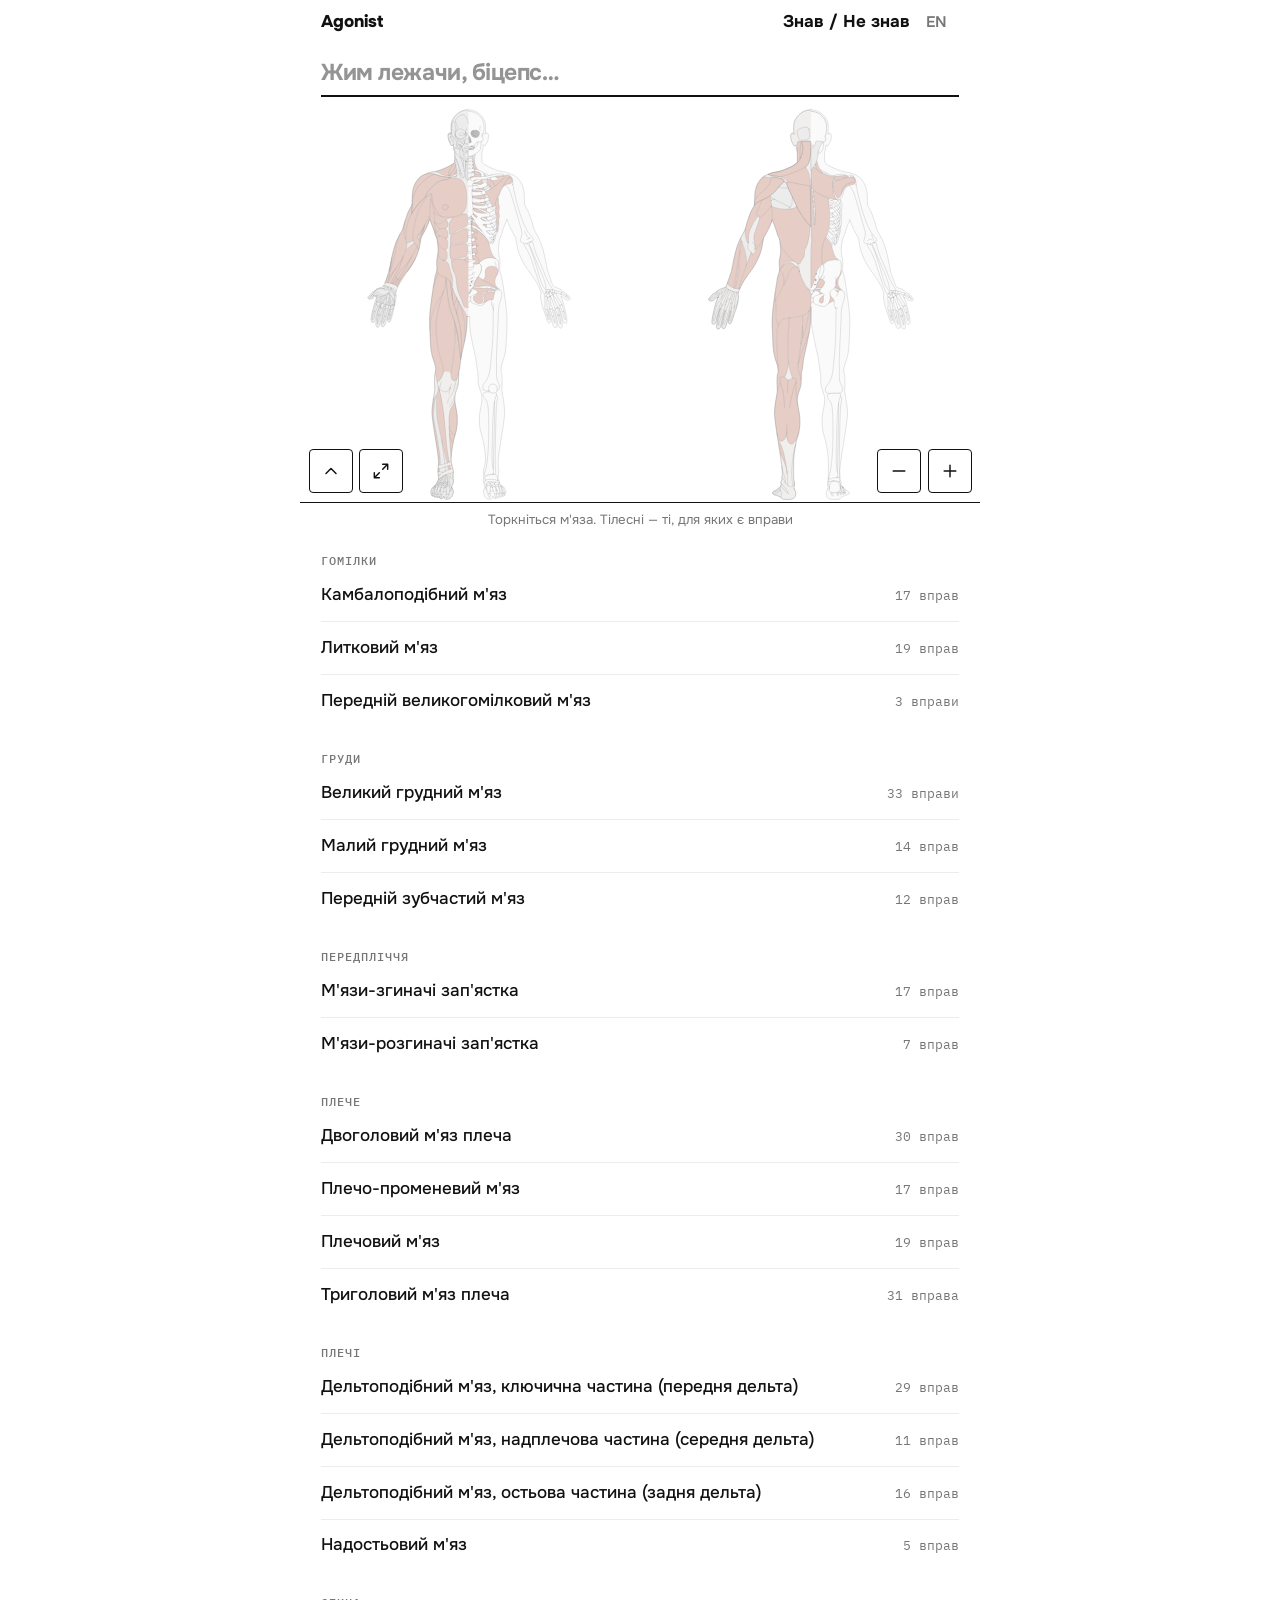
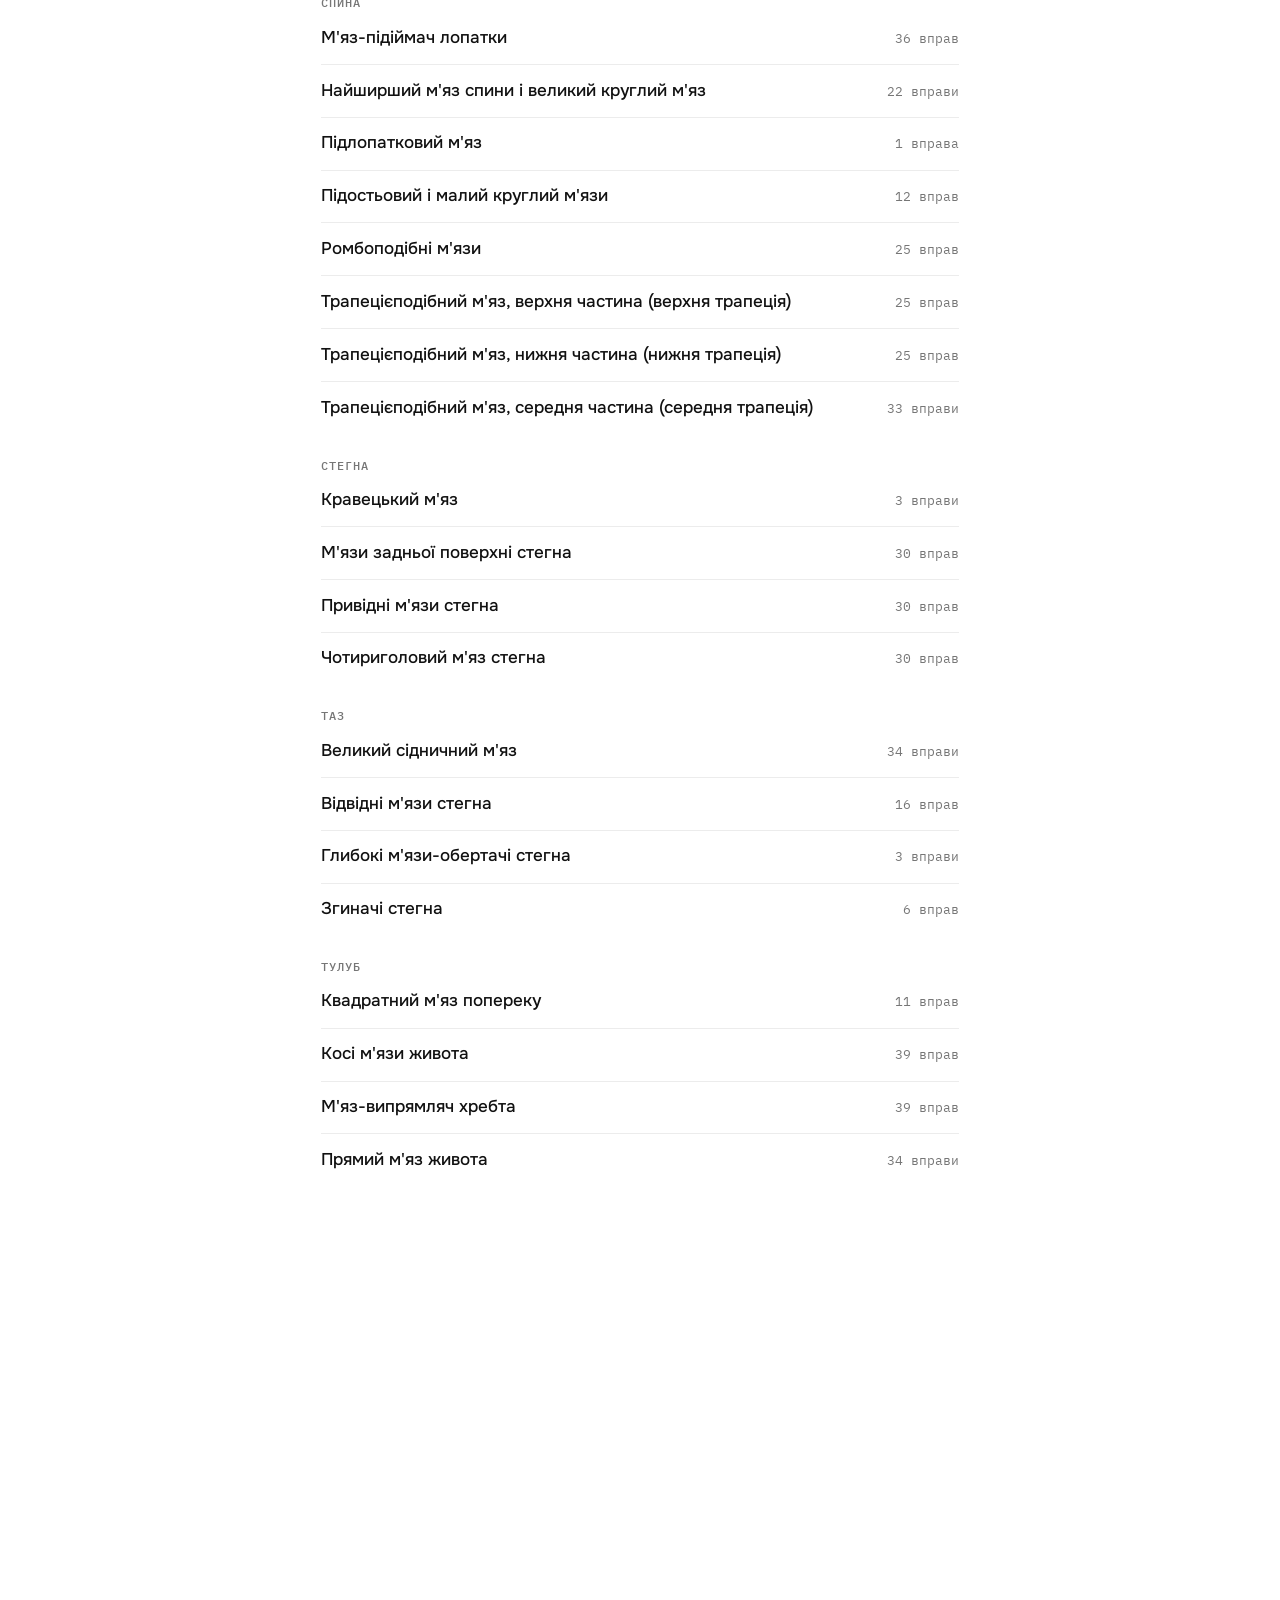
==== index.html @ 979c8ff4 "Ticket 05: the Game is a Round of ten self-graded Cards quiz.mjs is rewritten around ADR-0007: a Rou" ====
<!doctype html>
<html lang="uk">
  <head>
    <meta charset="utf-8" />
    <meta name="viewport" content="width=device-width, initial-scale=1, viewport-fit=cover" />
    <meta name="color-scheme" content="light" />
    <!-- The browser bar takes the app's own background (--bg in app.css), so
         the bar and the page read as one surface. -->
    <meta name="theme-color" content="#ffffff" />
    <!-- SVG for tabs (sharp at 16-32 px); a 180 px PNG for the iOS/Android home
         screen, which do not take SVG. Relative paths: the app lives under a
         subpath on Pages. -->
    <link rel="icon" href="assets/icon/icon.svg" type="image/svg+xml" />
    <link rel="apple-touch-icon" href="assets/icon/apple-touch-icon.png" />
    <!-- The product name, not a translated string: it is the same in both
         languages, and it is what a bookmark and a home-screen icon carry.
         The heading inside the app stays descriptive. -->
    <title>Agonist</title>
    <!-- Start the requests now instead of when the module has been parsed and
         reaches its own fetch() calls. Paths and the crossorigin flag must
         match those calls, or the browser fetches everything twice. The
         module's own imports are listed too, so they do not queue behind it. -->
    <link rel="modulepreload" href="app/ui.mjs" />
    <link rel="modulepreload" href="app/atlas.mjs" />
    <link rel="modulepreload" href="app/quiz.mjs" />
    <link rel="modulepreload" href="app/i18n.mjs" />
    <link rel="modulepreload" href="app/icons.mjs" />
    <link rel="modulepreload" href="app/route.mjs" />
    <link rel="modulepreload" href="app/screens.mjs" />
    <link rel="modulepreload" href="app/spy.mjs" />
    <link rel="modulepreload" href="app/zoom.mjs" />
    <link rel="preload" as="fetch" crossorigin href="content/muscles.json" />
    <link rel="preload" as="fetch" crossorigin href="content/muscle-groups.json" />
    <link rel="preload" as="fetch" crossorigin href="content/exercises.json" />
    <link rel="preload" as="fetch" crossorigin href="assets/atlas/muscle-ids.json" />
    <link rel="preload" as="fetch" crossorigin href="assets/atlas/front.svg" />
    <link rel="preload" as="fetch" crossorigin href="assets/atlas/back.svg" />
    <!-- The fonts are a nicety: they load without blocking the first paint
         (print until loaded, then all) and swap in; until then, and if they
         never arrive, the system fonts in app.css carry the page. -->
    <link rel="preconnect" href="https://fonts.googleapis.com" />
    <link rel="preconnect" href="https://fonts.gstatic.com" crossorigin />
    <link
      rel="stylesheet"
      href="https://fonts.googleapis.com/css2?family=Onest:wght@400;500;600;700;800&family=IBM+Plex+Mono:wght@400;500&display=swap"
      media="print"
      onload="this.media = 'all'"
    />
    <link rel="stylesheet" href="app/app.css" />
    <!-- ui.mjs writes the colour rules here: a Muscle's or an Exercise's Muscles
         by Role. One selector per Muscle instead of a walk over paths. -->
    <style id="paint"></style>
    <!-- …and here, after it, what the row being read lights: same weight, so
         it wins over the page's own colours. -->
    <style id="lit"></style>
  </head>
  <body>
    <div id="app">
      <header id="bar">
        <button id="brand" type="button" data-act="home">Agonist</button>
        <span class="bar-end">
          <span id="tally" class="tally" hidden></span>
          <button id="play" type="button" data-act="play"></button>
          <button id="lang" type="button" data-act="lang"></button>
        </span>
      </header>

      <!-- Heard, not seen: search counts and, in the Game, a revealed Card's
           Agonist. Outside #top, which a redraw replaces whole. -->
      <p id="status" class="sr" role="status"></p>

      <main id="page" data-screen="home">
        <!-- Until the data arrives the page says so, in the default language;
             the app replaces it on the first draw. -->
        <div id="top"><p class="loading">Завантаження…</p></div>
        <!-- «Show the map» — all that is left of it while it is hidden. -->
        <button id="mapbar" type="button" data-act="show-map" hidden></button>
        <!-- Both sides of the body, pinned under the top of the page while the
             list below scrolls. The dock keeps the pinned place and size when
             the map itself is taken out to fill the whole screen. -->
        <div id="dock">
          <figure id="map" data-side="front">
            <div class="layer">
              <div class="fig" data-view="front"></div>
              <div class="fig" data-view="back"></div>
            </div>
            <!-- Shown while a row is lit: back to the whole picture. -->
            <button class="all" type="button" data-act="all" hidden></button>
            <!-- On the page (.pg): hide, expand. Expanded (.fl): the side, and the way out. -->
            <div class="tools">
              <button class="ic pg" type="button" data-act="hide-map"></button>
              <button class="ic pg" type="button" data-act="full-map"></button>
              <div class="seg fl" role="group">
                <button type="button" data-act="side" data-side="front"></button>
                <button type="button" data-act="side" data-side="back"></button>
              </div>
              <button class="ic fl" type="button" data-act="close-map"></button>
            </div>
            <!-- «Whole body» shows only once the map is zoomed. -->
            <div class="zoom">
              <button class="ic" type="button" data-act="fit" hidden></button>
              <button class="ic" type="button" data-act="zoom-out"></button>
              <button class="ic" type="button" data-act="zoom-in"></button>
            </div>
            <!-- Expanded, a tap only picks; this is the pick and the way into it. -->
            <div class="pick" aria-live="polite" hidden>
              <b></b>
              <button type="button" data-act="open-pick"></button>
            </div>
          </figure>
        </div>
        <div id="list"></div>
      </main>

      <div id="bottom"></div>
    </div>

    <script type="module">
      import { start } from './app/ui.mjs';

      // A typo in a Muscle id must break loudly. Without this the promise
      // rejects into the console and the Trainer just gets a blank figure.
      const fail = (error) => {
        // The raw message is for the developer; the sentence above it is for
        // the Trainer. This runs when the module itself may not have loaded,
        // so it cannot use the dictionary: the default language only.
        const next = document.createElement('p');
        next.textContent = 'Не вдалося завантажити. Перезавантажте сторінку; якщо не допомогло — перевірте зв\'язок або напишіть розробнику.';
        const raw = document.createElement('p');
        raw.textContent = error?.message ?? String(error);
        const top = document.getElementById('top');
        top.className = 'failure';
        top.replaceChildren(next, raw);
      };
      start().catch(fail);
      // A failure after start — in a later screen — must not leave it half-drawn in silence.
      addEventListener('error', (event) => fail(event.error ?? event.message));
      addEventListener('unhandledrejection', (event) => fail(event.reason));
    </script>
  </body>
</html>
---- app/app.css ----
/* A laconic reference book: white, black, one red. No shadows, no gradients,
   nothing that moves for its own sake. The map is pinned under the top of the
   page while the list scrolls beneath it; the way back is at the bottom, where
   the thumb is. */

:root {
  --ink: #111;
  --dim: #767676; /* 4.5:1 on white: the smallest text is set in it */
  --rule: #ececec;
  --bg: #fff;
  --red: #e10600;

  /* The map: what can be tapped is tinted, what has nothing to show is grey. */
  --c-muscle: #e6cdc6;
  --c-rest: #ececec;
  --c-tendon: #f1efed;
  --c-skin: #fafafa;
  --c-detail: #bbb;
  --c-outline: #9a9a9a;

  /* One colour per Role (ADR-0006); the three stabilizers are shades of one yellow. */
  --r-agonist: #e10600;
  --r-synergist: #2f5bd6;
  --r-dynamic_stabilizer: #b8860b;
  --r-stabilizer: #f2c200;
  --r-antagonist_stabilizer: #f3de8a;

  /* The finger minimum. ui.mjs reads it to size the tap zones on the map. */
  --tap: 44px;
  /* The page's side gutters: 1.25rem, plus the notch or rounded corner when
     the phone lies on its side (both insets are 0 upright). */
  --gl: calc(1.25rem + env(safe-area-inset-left));
  --gr: calc(1.25rem + env(safe-area-inset-right));
  --sans: Onest, -apple-system, BlinkMacSystemFont, system-ui, sans-serif;
  --mono: 'IBM Plex Mono', ui-monospace, Menlo, monospace;
}

[data-role='agonist'] { --role: var(--r-agonist); }
[data-role='synergist'] { --role: var(--r-synergist); }
[data-role='dynamic_stabilizer'] { --role: var(--r-dynamic_stabilizer); }
[data-role='stabilizer'] { --role: var(--r-stabilizer); }
[data-role='antagonist_stabilizer'] { --role: var(--r-antagonist_stabilizer); }

* { box-sizing: border-box; }

/* Only double-tap zoom goes: it fired on quick taps of buttons. A pinch on the
   page still zooms it, for anyone who needs larger text. */
html {
  touch-action: manipulation;
  /* Text size follows the phone's setting: 17px on the default one. Everything
     else is in rem. Safari's Dynamic Type only reaches a font that names the
     system size, so it gets that one. */
  font-size: 106.25%;
}

@supports (font: -apple-system-body) {
  html { font: -apple-system-body; }
}

html, body {
  margin: 0;
  background: var(--bg);
  color: var(--ink);
  font-family: var(--sans);
  line-height: 1.45;
  -webkit-text-size-adjust: 100%;
  /* Our own pressed state (.row:active) is the only tap feedback. */
  -webkit-tap-highlight-color: transparent;
}

[hidden] { display: none !important; }

button, input { font: inherit; color: inherit; }
button { cursor: pointer; }

:focus-visible { outline: 2px solid var(--ink); outline-offset: 2px; }

/* Heard, not seen. */
.sr {
  position: absolute;
  width: 1px;
  height: 1px;
  overflow: hidden;
  clip-path: inset(50%);
  white-space: nowrap;
}

#app {
  max-width: 40rem;
  margin: 0 auto;
  padding: 0 var(--gr) 0 var(--gl);
}

.loading, .failure { padding-top: 2rem; }

/* ── Header ────────────────────────────────────────────────────────────── */

#bar {
  display: flex;
  justify-content: space-between;
  align-items: center;
  min-height: var(--tap);
  padding-top: env(safe-area-inset-top);
}

#bar button {
  min-height: var(--tap);
  padding: 0;
  border: 0;
  background: none;
}

#brand { padding-right: 1rem; font-weight: 800; }
#play { padding: 0 0.6rem; font-weight: 700; }
#lang { min-width: var(--tap); color: var(--dim); font-size: 0.9rem; font-weight: 600; }
.bar-end { display: flex; align-items: center; gap: 0.3rem; }

/* The Round's «N/10 · знав K», where «Знав / Не знав» sits between Cards. */
.tally { padding: 0 0.4rem; font: 600 0.85rem var(--mono); color: var(--dim); white-space: nowrap; }

/* ── Words ─────────────────────────────────────────────────────────────── */

h1 {
  margin: 0.4rem 0 0;
  font-size: clamp(1.4rem, 6.5vw, 1.65rem);
  line-height: 1.1;
  letter-spacing: -0.03em;
  text-wrap: balance;
  hyphens: auto;
  overflow-wrap: anywhere; /* where the browser has no hyphenation for the word */
}

/* The heading takes focus after a step so a screen reader starts from it; it is
   not a control, so it shows no ring. */
h1:focus { outline: none; }

.sub { margin: 0.2rem 0 0; color: var(--dim); font-size: 0.95rem; }
p.sub[translate='no'] { font-style: italic; }
.lead { margin: 0.5rem 0 0; font-size: 0.95rem; line-height: 1.45; color: #333; }
.caption { margin: 0.4rem 0 0; text-align: center; font-size: 0.78rem; color: var(--dim); }
.none { padding: 1rem 0; color: var(--dim); }

.legend {
  display: flex;
  flex-wrap: wrap;
  gap: 0.25rem 1rem;
  margin: 0.6rem 0 0;
  padding: 0;
  list-style: none;
  font-size: 0.85rem;
}

.legend li { display: inline-flex; align-items: center; gap: 0.4rem; }

/* ── Search ────────────────────────────────────────────────────────────── */

.find {
  display: flex;
  align-items: center;
  margin-top: 0.4rem;
  border-bottom: 2px solid var(--ink);
}

#q {
  flex: 1;
  min-width: 0;
  min-height: var(--tap);
  padding: 0;
  border: 0;
  border-radius: 0;
  outline: 0;
  background: none;
  font-size: 1.35rem; /* 16px or more, or iOS zooms the page on focus */
  font-weight: 700;
  letter-spacing: -0.02em;
  -webkit-appearance: none;
  appearance: none;
}

#q::placeholder { color: #949494; } /* 3:1 on white: enough for text this large */
/* Our own clear button, a full finger wide; the native one is smaller. */
#q::-webkit-search-cancel-button { display: none; }
#q:focus-visible { outline: 0; }
.find:focus-within { border-bottom-color: var(--red); }

.clear {
  flex: none;
  display: grid;
  place-items: center;
  width: var(--tap);
  height: var(--tap);
  margin-right: -0.7rem;
  padding: 0;
  border: 0;
  background: none;
}

/* ── Icons: one set, one stroke weight ─────────────────────────────────── */

.i {
  width: 20px;
  height: 20px;
  fill: none;
  stroke: currentColor;
  stroke-width: 1.75;
  stroke-linecap: round;
  stroke-linejoin: round;
}

/* ── Lists ─────────────────────────────────────────────────────────────── */

.list { margin: 0; padding: 0; list-style: none; }
.list li { border-top: 1px solid var(--rule); }
.list li:first-child { border-top: 0; }

.h {
  margin: 1.4rem 0 0.1rem;
  font: 500 0.7rem var(--mono);
  text-transform: uppercase;
  letter-spacing: 0.08em;
  color: var(--dim);
}

.group-name { margin: 0.7rem 0 0; font-size: 1rem; font-weight: 700; text-wrap: balance; }

.row {
  display: flex;
  flex-wrap: wrap;
  justify-content: space-between;
  align-items: baseline;
  gap: 0.1rem 0.75rem;
  min-height: var(--tap);
  padding: 0.8rem 0;
  color: inherit;
  text-decoration: none;
}

.row-name { flex: 1 1 10rem; min-width: 0; }
.row b { font-size: 1rem; font-weight: 500; line-height: 1.3; hyphens: auto; overflow-wrap: anywhere; }
.row .sub { display: block; margin: 0; font-size: 0.8rem; }
.row .sub[translate='no'] { font-style: italic; }

.aside { flex: 0 1 auto; margin-left: auto; font: 400 0.75rem var(--mono); color: var(--dim); text-align: right; }

/* The Role's colour, on the swatch beside its name. */
.aside i, .legend i {
  display: inline-block;
  width: 0.55rem;
  height: 0.55rem;
  background: var(--role);
  box-shadow: inset 0 0 0 1px rgb(0 0 0 / 0.18);
}

.aside i { margin-right: 0.4rem; }

/* Why this Muscle has this Role here: under its row, outside the link. */
.why { margin: -0.25rem 0 0; padding-bottom: 0.8rem; font-size: 0.85rem; color: var(--dim); }

.related .says { margin: 0 0 0.3rem; font-size: 0.85rem; color: var(--dim); }

/* Pressed state on a finger; hover only where there is a pointer to hover with,
   or it would stick after a tap. */
.row:active { background: var(--rule); }
@media (hover: hover) { .row:hover { background: var(--rule); } }

/* ── The page and its pinned map ───────────────────────────────────────── */

#page { padding-bottom: calc(6rem + env(safe-area-inset-bottom)); }

#dock {
  position: sticky;
  z-index: 5;
  top: env(safe-area-inset-top);
  height: 38svh;
  margin: 0.6rem calc(-1 * var(--gr)) 0 calc(-1 * var(--gl));
  border-bottom: 1px solid var(--ink);
  background: var(--bg);
}

#page[data-screen='home'] #dock { height: 44svh; }
#page[data-screen='home'] { padding-bottom: calc(2rem + env(safe-area-inset-bottom)); }
/* The Round's summary has nothing to paint: the map goes with the Card. */
#page[data-game='done'] #dock, #page[data-game='done'] #mapbar { display: none; }

#map {
  position: relative;
  height: 100%;
  margin: 0;
  overflow: hidden;
}

/* What is left of a hidden map: a thin strip that stays under the top and
   brings it back. */
#mapbar {
  position: sticky;
  z-index: 5;
  top: env(safe-area-inset-top);
  display: flex;
  align-items: center;
  gap: 0.4rem;
  width: calc(100% + var(--gl) + var(--gr));
  min-height: var(--tap);
  margin: 0.6rem calc(-1 * var(--gr)) 0 calc(-1 * var(--gl));
  padding: 0 var(--gr) 0 var(--gl);
  border: 0;
  border-bottom: 1px solid var(--ink);
  background: var(--bg);
  font-size: 0.9rem;
  font-weight: 600;
}

/* Not zoomed, the map lets a finger's vertical drag scroll the page, as anywhere,
   and takes the rest (a pinch, a double tap). Zoomed, a finger drags the map. */
#map { touch-action: pan-y; }
#map.zoomed { touch-action: none; }

/* Both sides in one layer, so one transform can move and zoom them together.
   Steps (buttons, double tap, framing) glide; a finger moves the map at once. */
.layer {
  display: grid;
  grid-template-columns: 1fr 1fr;
  gap: 4px;
  height: 100%;
  transform-origin: 0 0;
}

.layer.glide { transition: transform 0.35s cubic-bezier(0.2, 0.8, 0.2, 1); }

@media (prefers-reduced-motion: reduce) {
  .layer.glide { transition: none; }
}

.fig { min-width: 0; min-height: 0; }

.fig svg { display: block; width: 100%; height: 100%; }

/* The figure, restyled from the atlas's own colours. */
.fig path[fill='#C25F60'] { fill: var(--c-rest); }
.fig path.live[fill='#C25F60'] { fill: var(--c-muscle); }
.fig path[fill='#F7ECD9'] { fill: var(--c-tendon); }
.fig path[fill='#F5F5F5'], .fig path[fill='#ECE5E7'] { fill: var(--c-skin); }
.fig path[fill='#616161'], .fig path[fill='black'] { fill: var(--c-detail); }
.fig path[stroke='black'] { stroke: var(--c-outline); stroke-width: 0.8; }

/* On a page that lights something, the rest goes grey: the yellow of a
   Stabilizer is never read against a tinted neighbour. */
.painted .fig path.live[fill='#C25F60'] { fill: var(--c-rest); }

/* Only a Muscle with something to show reacts; the skeleton and the rest let
   the finger through to what is underneath. */
.fig path:not(.live) { pointer-events: none; }
.fig path.live { cursor: pointer; }
.fig rect.tap { fill: none; pointer-events: all; cursor: pointer; }

/* ── The row being read ────────────────────────────────────────────────── */

/* The row nearest the map lights its Muscles there and wears a red bar in the
   gutter; the text stays where it was. */
.row.lit { margin-left: -10px; padding-left: 10px; box-shadow: inset 3px 0 0 var(--red); }

/* Back to the whole picture; shown only while a row is lit. */
.all {
  position: absolute;
  z-index: 1;
  top: 0.5rem;
  left: 50%;
  transform: translateX(-50%);
  min-height: var(--tap);
  padding: 0 1rem;
  border: 0;
  border-radius: 4px;
  background: var(--ink);
  color: var(--bg);
  font-size: 0.9rem;
  font-weight: 600;
  white-space: nowrap;
}

.zoom {
  position: absolute;
  z-index: 1;
  right: max(0.5rem, env(safe-area-inset-right));
  bottom: 0.5rem;
  display: flex;
  gap: 0.4rem;
}

.zoom .ic { width: var(--tap); height: var(--tap); }

/* On the page: hide and expand, bottom left, opposite the zoom. */
.tools {
  position: absolute;
  z-index: 1;
  left: max(0.5rem, env(safe-area-inset-left));
  bottom: 0.5rem;
  display: flex;
  gap: 0.4rem;
}

.tools .ic { width: var(--tap); height: var(--tap); }

/* ── The map on the whole screen ───────────────────────────────────────── */

/* One side, on the full height. Only the map is on top: the page stays where
   it was, under it, and cannot be scrolled from here. */
.full-map { overflow: hidden; }
.full-map #bottom { display: none; }
.full-map #map {
  position: fixed;
  inset: 0;
  z-index: 50;
  height: auto;
  background: var(--bg);
  touch-action: none;
}
.full-map .layer { grid-template-columns: 1fr; }
.full-map #map[data-side='front'] [data-view='back'],
.full-map #map[data-side='back'] [data-view='front'] { display: none; }
.full-map .all { display: none; }
.full-map .pg, html:not(.full-map) .fl { display: none; }

.full-map .tools {
  top: calc(0.5rem + env(safe-area-inset-top));
  right: max(0.5rem, env(safe-area-inset-right));
  bottom: auto;
  justify-content: space-between;
}

.full-map .zoom { bottom: calc(0.5rem + env(safe-area-inset-bottom)); }
.full-map #map.picking .zoom { bottom: calc(5.5rem + env(safe-area-inset-bottom)); }

.seg {
  display: flex;
  border: 1px solid var(--ink);
  border-radius: 4px;
  overflow: hidden;
  background: var(--bg);
}

.seg button {
  min-height: calc(var(--tap) - 2px);
  padding: 0 1rem;
  border: 0;
  background: none;
  font-size: 0.9rem;
  font-weight: 600;
}

.seg button[aria-pressed='true'] { background: var(--ink); color: var(--bg); }

/* The picked Muscle's name, and the way into its page. */
.pick {
  position: absolute;
  z-index: 2;
  left: max(0.5rem, env(safe-area-inset-left));
  right: max(0.5rem, env(safe-area-inset-right));
  bottom: calc(0.5rem + env(safe-area-inset-bottom));
  display: flex;
  align-items: center;
  gap: 0.75rem;
  padding: 0.6rem 0.6rem 0.6rem 0.9rem;
  border: 1px solid var(--ink);
  border-radius: 4px;
  background: var(--bg);
}

.pick b { flex: 1; min-width: 0; font-size: 1rem; font-weight: 600; line-height: 1.25; }

.pick button {
  flex: none;
  min-height: var(--tap);
  padding: 0 1rem;
  border: 0;
  border-radius: 4px;
  background: var(--ink);
  color: var(--bg);
  font-weight: 700;
}

/* ── Back, where the thumb is ──────────────────────────────────────────── */

#bottom {
  position: fixed;
  z-index: 6;
  left: max(1rem, env(safe-area-inset-left));
  bottom: calc(1rem + env(safe-area-inset-bottom));
  display: flex;
  gap: 0.5rem;
}

.ic {
  display: grid;
  place-items: center;
  width: 3rem;
  height: 3rem;
  padding: 0;
  border: 1px solid var(--ink);
  border-radius: 4px;
  background: var(--bg);
  color: var(--ink);
}

/* ── The Game: a Round of Cards (ADR-0007) ────────────────────────────── */

.main, .ghost {
  display: flex;
  align-items: center;
  justify-content: center;
  min-height: var(--tap);
  padding: 0 1.2rem;
  border-radius: 4px;
  font-weight: 700;
}

.main { border: 0; background: var(--ink); color: var(--bg); }
.ghost { border: 1px solid var(--ink); background: var(--bg); color: var(--ink); }

/* The reveal button, alone under the hint. */
#top > .main { width: 100%; margin-top: 0.8rem; }

/* The two grades, or the summary's «На мапу» / «Ще партія» — side by side. */
.card-go { display: flex; gap: 0.6rem; margin-top: 0.8rem; }
.card-go > * { flex: 1; }

.score { margin: 0.6rem 0 0; font-size: 2.2rem; font-weight: 800; letter-spacing: -0.02em; }
.score b { font-variant-numeric: tabular-nums; }
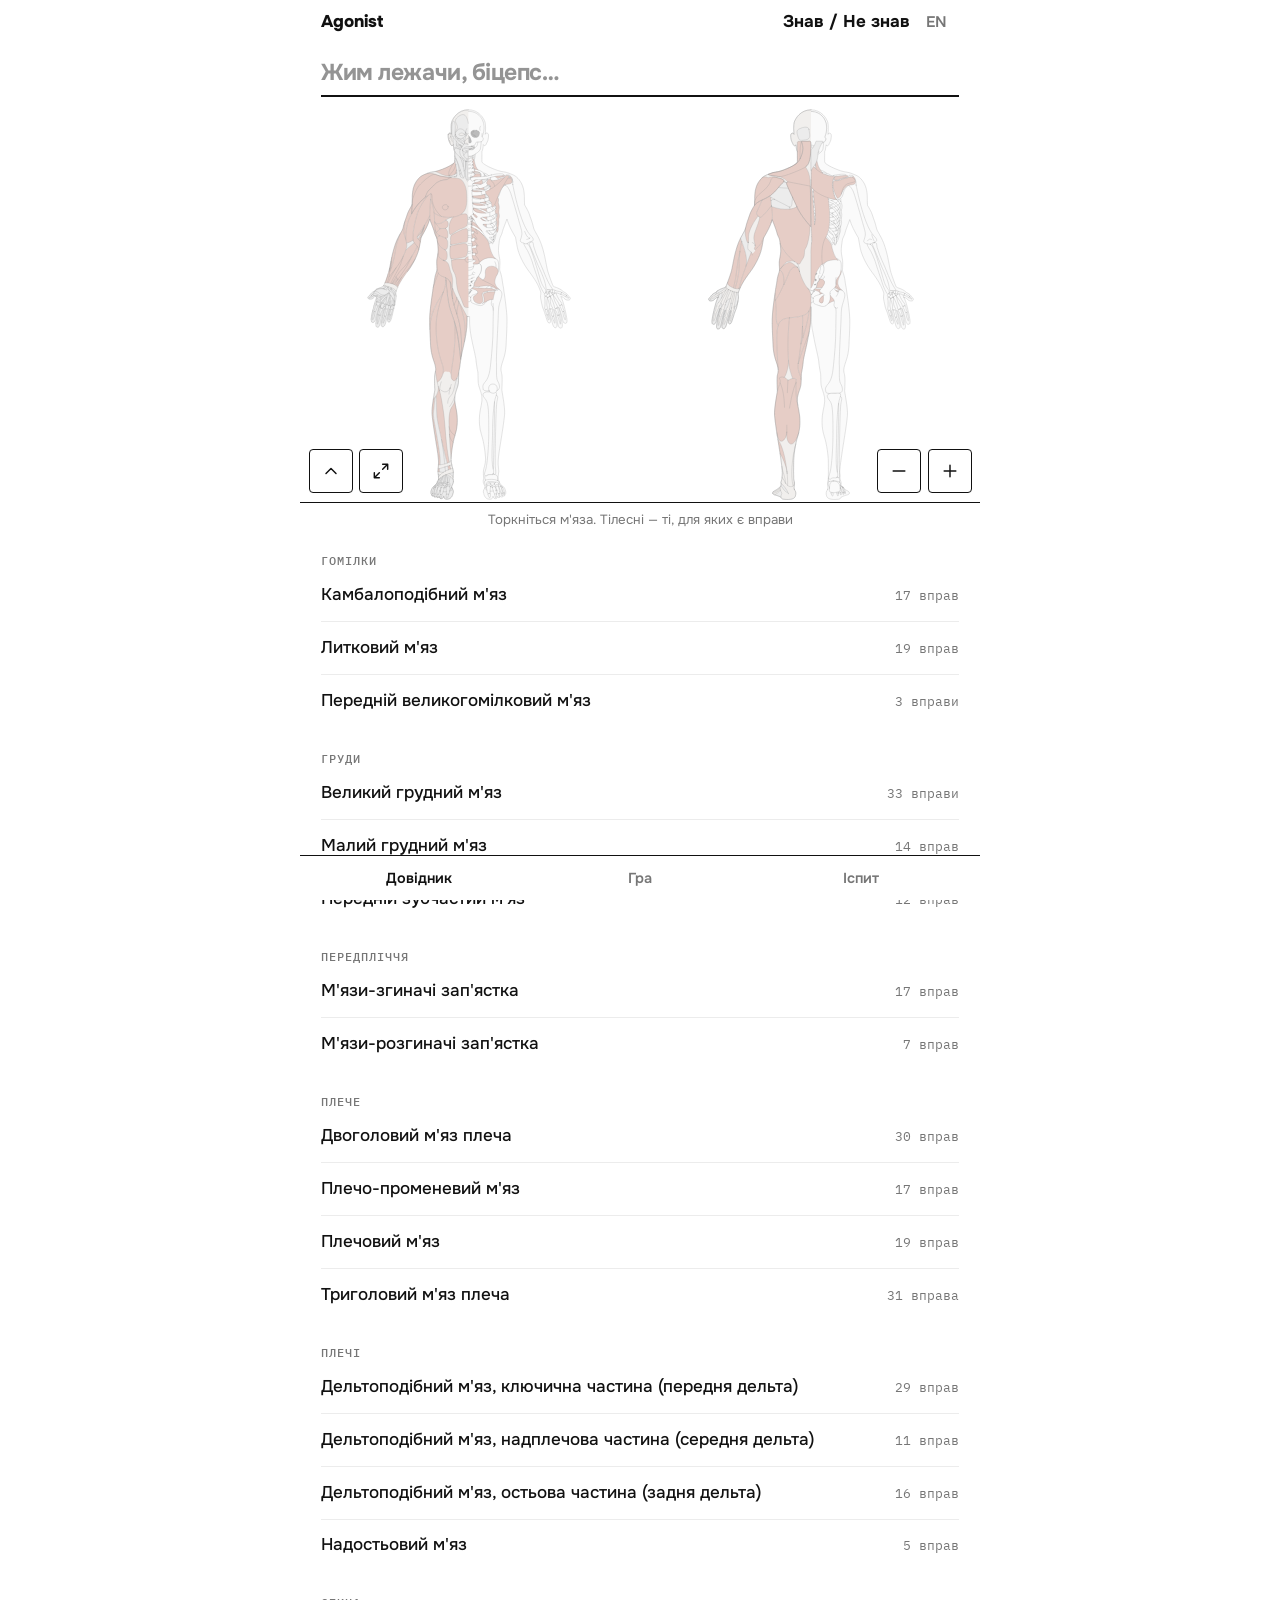
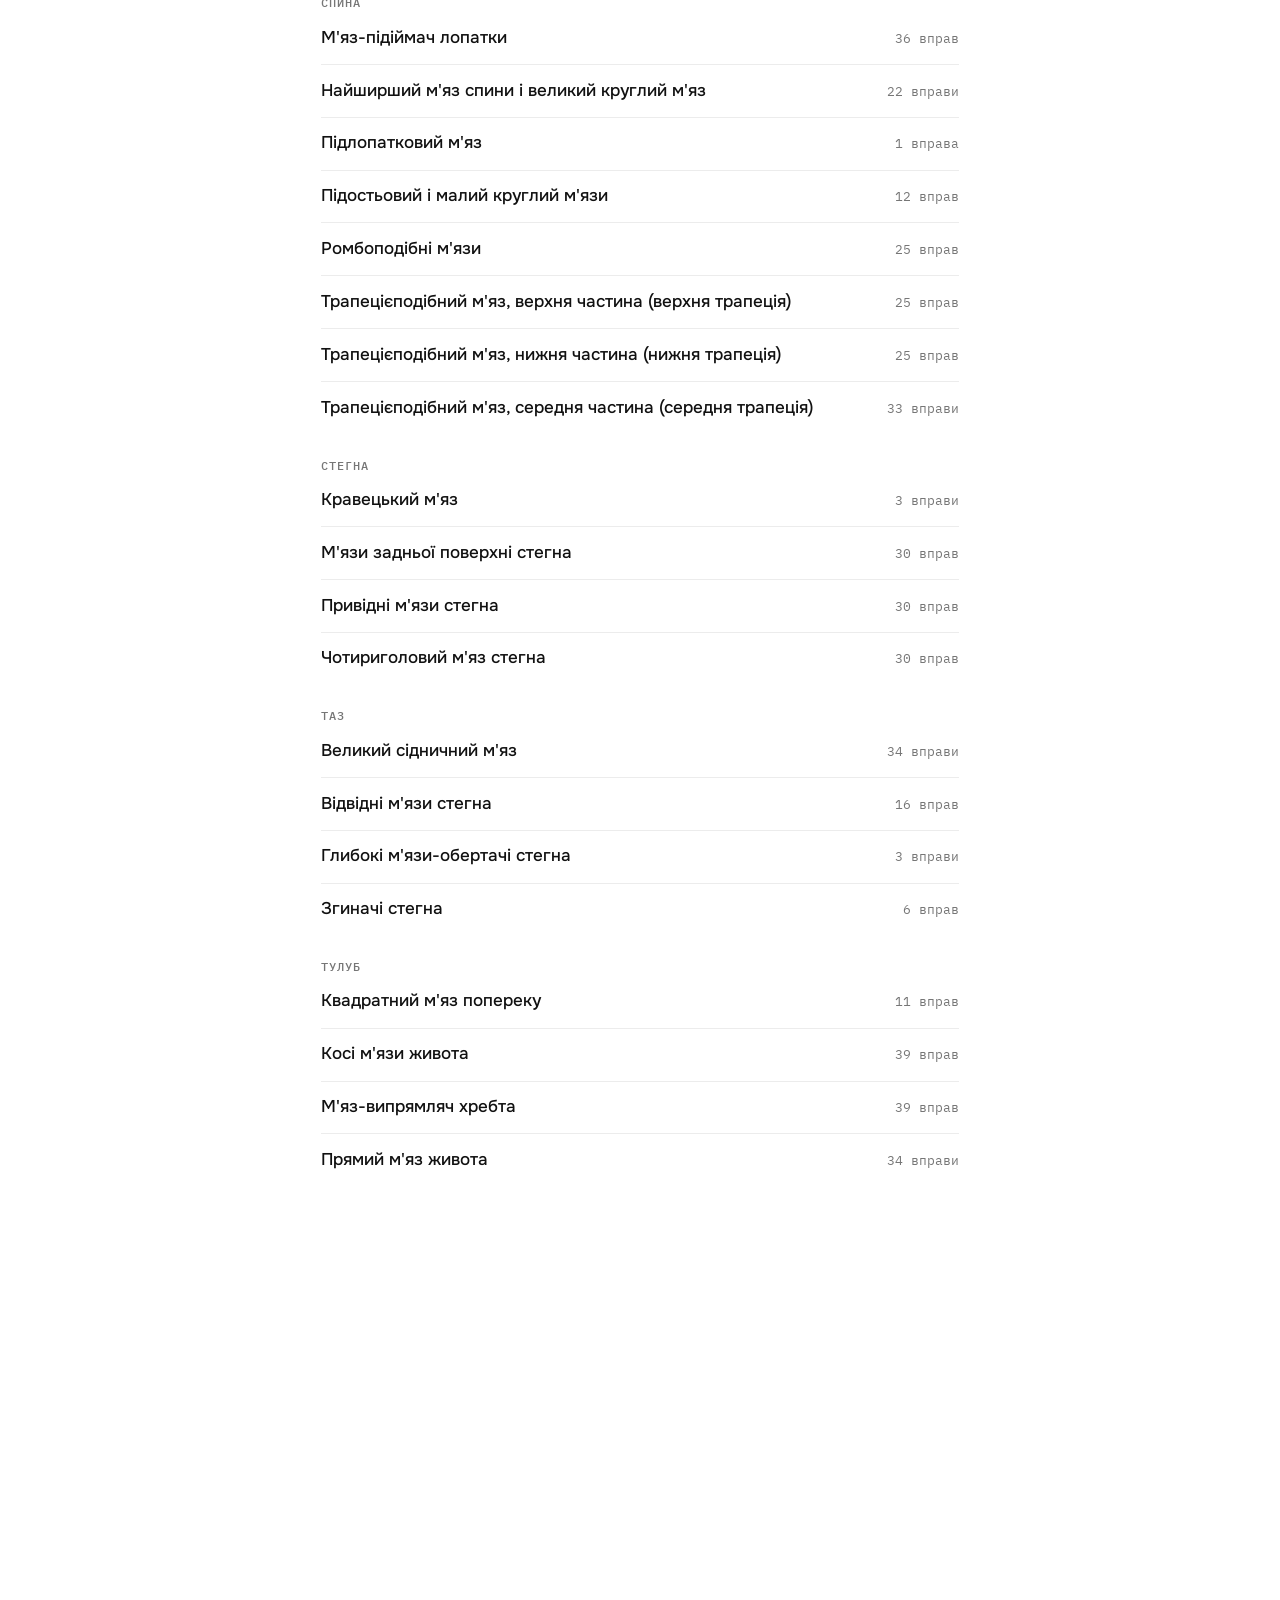
==== commit 8b5f14d8: "Ticket 02: bottom tab bar and the Exam Digest Adds the Exam section's first end-to-end slice. A pers" ====
--- a/index.html
+++ b/index.html
@@ -22,6 +22,7 @@
          module's own imports are listed too, so they do not queue behind it. -->
     <link rel="modulepreload" href="app/ui.mjs" />
     <link rel="modulepreload" href="app/atlas.mjs" />
+    <link rel="modulepreload" href="app/exam.mjs" />
     <link rel="modulepreload" href="app/quiz.mjs" />
     <link rel="modulepreload" href="app/i18n.mjs" />
     <link rel="modulepreload" href="app/icons.mjs" />
@@ -32,6 +33,7 @@
     <link rel="preload" as="fetch" crossorigin href="content/muscles.json" />
     <link rel="preload" as="fetch" crossorigin href="content/muscle-groups.json" />
     <link rel="preload" as="fetch" crossorigin href="content/exercises.json" />
+    <link rel="preload" as="fetch" crossorigin href="content/exam.json" />
     <link rel="preload" as="fetch" crossorigin href="assets/atlas/muscle-ids.json" />
     <link rel="preload" as="fetch" crossorigin href="assets/atlas/front.svg" />
     <link rel="preload" as="fetch" crossorigin href="assets/atlas/back.svg" />
@@ -113,6 +115,14 @@
       </main>
 
       <div id="bottom"></div>
+
+      <!-- The three sections, reachable from any screen; ui.mjs sets each
+           address once from route.mjs and the label in the current language. -->
+      <nav id="tabs">
+        <a class="tab" data-tab="reference"></a>
+        <a class="tab" data-tab="game"></a>
+        <a class="tab" data-tab="exam"></a>
+      </nav>
     </div>
 
     <script type="module">
--- a/app/app.css
+++ b/app/app.css
@@ -27,12 +27,16 @@
 
   /* The finger minimum. ui.mjs reads it to size the tap zones on the map. */
   --tap: 44px;
+  /* The bottom tab bar's own height, safe area excluded (added where it's used). */
+  --tabsh: 3.9rem;
   /* The page's side gutters: 1.25rem, plus the notch or rounded corner when
      the phone lies on its side (both insets are 0 upright). */
   --gl: calc(1.25rem + env(safe-area-inset-left));
   --gr: calc(1.25rem + env(safe-area-inset-right));
   --sans: Onest, -apple-system, BlinkMacSystemFont, system-ui, sans-serif;
   --mono: 'IBM Plex Mono', ui-monospace, Menlo, monospace;
+  /* The one easing curve behind every glide, slide and rise in the app. */
+  --ease-glide: cubic-bezier(0.2, 0.8, 0.2, 1);
 }
 
 [data-role='agonist'] { --role: var(--r-agonist); }
@@ -101,6 +105,8 @@
   align-items: center;
   min-height: var(--tap);
   padding-top: env(safe-area-inset-top);
+  /* Screens slide past it; the header itself holds still (see Motion below). */
+  view-transition-name: head;
 }
 
 #bar button {
@@ -258,6 +264,40 @@
 
 .related .says { margin: 0 0 0.3rem; font-size: 0.85rem; color: var(--dim); }
 
+/* ── The Exam: the Digest (ADR-0008) ───────────────────────────────────── */
+
+.exam-list { margin: 0; padding: 0; list-style: none; }
+.exam-q { padding: 0.9rem 0; border-top: 1px solid var(--rule); }
+.exam-q:first-child { padding-top: 0.2rem; border-top: 0; }
+.exam-question { margin: 0; font-weight: 600; }
+.exam-answer { margin: 0.4rem 0 0; font-size: 1.05rem; }
+
+.exam-outside {
+  display: inline-block;
+  margin: 0.4rem 0 0;
+  padding: 0.15rem 0.5rem;
+  border: 1px solid var(--red);
+  border-radius: 4px;
+  color: var(--red);
+  font-size: 0.72rem;
+  font-weight: 700;
+  text-transform: uppercase;
+  letter-spacing: 0.03em;
+}
+
+.exam-explanation { margin: 0.4rem 0 0; font-size: 0.9rem; color: #333; }
+
+.exam-caveat {
+  margin: 0.5rem 0 0;
+  padding: 0.5rem 0.7rem;
+  border-left: 3px solid var(--r-dynamic_stabilizer);
+  font-size: 0.85rem;
+  color: var(--dim);
+}
+
+.exam-exercise { margin: 0.5rem 0 0; font-size: 0.85rem; }
+.exam-exercise a { color: inherit; }
+
 /* Pressed state on a finger; hover only where there is a pointer to hover with,
    or it would stick after a tap. */
 .row:active { background: var(--rule); }
@@ -265,7 +305,7 @@
 
 /* ── The page and its pinned map ───────────────────────────────────────── */
 
-#page { padding-bottom: calc(6rem + env(safe-area-inset-bottom)); }
+#page { padding-bottom: calc(6rem + var(--tabsh) + env(safe-area-inset-bottom)); }
 
 #dock {
   position: sticky;
@@ -275,12 +315,22 @@
   margin: 0.6rem calc(-1 * var(--gr)) 0 calc(-1 * var(--gl));
   border-bottom: 1px solid var(--ink);
   background: var(--bg);
+  /* Screens slide past it; the map itself holds still (see Motion below).
+     #mapbar carries the same name — the two are never both on screen. */
+  view-transition-name: map;
 }
 
 #page[data-screen='home'] #dock { height: 44svh; }
-#page[data-screen='home'] { padding-bottom: calc(2rem + env(safe-area-inset-bottom)); }
+#page[data-screen='home'] { padding-bottom: calc(2rem + var(--tabsh) + env(safe-area-inset-bottom)); }
+/* The tab bar is gone in the Game (it hides for the whole Round, summary
+   included — CONTEXT.md counts the score at the end as part of the Round), so
+   its own padding-bottom does not need the tab bar's height added back in. */
+#page[data-screen='game'] { padding-bottom: calc(6rem + env(safe-area-inset-bottom)); }
 /* The Round's summary has nothing to paint: the map goes with the Card. */
 #page[data-game='done'] #dock, #page[data-game='done'] #mapbar { display: none; }
+/* The Digest has no use for the body map: it is text to read, not a picture to tap. */
+#page[data-screen='exam'] #dock, #page[data-screen='exam'] #mapbar { display: none; }
+#page[data-screen='exam'] #top { margin-bottom: 0.6rem; }
 
 #map {
   position: relative;
@@ -307,6 +357,7 @@
   background: var(--bg);
   font-size: 0.9rem;
   font-weight: 600;
+  view-transition-name: map;
 }
 
 /* Not zoomed, the map lets a finger's vertical drag scroll the page, as anywhere,
@@ -324,11 +375,7 @@
   transform-origin: 0 0;
 }
 
-.layer.glide { transition: transform 0.35s cubic-bezier(0.2, 0.8, 0.2, 1); }
-
-@media (prefers-reduced-motion: reduce) {
-  .layer.glide { transition: none; }
-}
+.layer.glide { transition: transform 0.35s var(--ease-glide); }
 
 .fig { min-width: 0; min-height: 0; }
 
@@ -352,11 +399,21 @@
 .fig path.live { cursor: pointer; }
 .fig rect.tap { fill: none; pointer-events: all; cursor: pointer; }
 
+/* A row passing the line, a pick on the full map: the colour it sets on the
+   figure eases in rather than snapping. Only a live Muscle is ever recoloured
+   by the paint rules, so only its paths need to track the change. */
+.fig path[data-muscle].live { transition: fill 0.18s ease; }
+
 /* ── The row being read ────────────────────────────────────────────────── */
 
 /* The row nearest the map lights its Muscles there and wears a red bar in the
    gutter; the text stays where it was. */
-.row.lit { margin-left: -10px; padding-left: 10px; box-shadow: inset 3px 0 0 var(--red); }
+.row.lit {
+  margin-left: -10px;
+  padding-left: 10px;
+  box-shadow: inset 3px 0 0 var(--red);
+  transition: box-shadow 0.15s ease, padding 0.15s ease, margin 0.15s ease;
+}
 
 /* Back to the whole picture; shown only while a row is lit. */
 .all {
@@ -483,10 +540,15 @@
   position: fixed;
   z-index: 6;
   left: max(1rem, env(safe-area-inset-left));
-  bottom: calc(1rem + env(safe-area-inset-bottom));
+  /* Above the tab bar, except in the Game, where the tab bar is gone and Back/✕
+     goes back down where the thumb is. */
+  bottom: calc(var(--tabsh) + 0.75rem + env(safe-area-inset-bottom));
   display: flex;
   gap: 0.5rem;
 }
+
+/* #bottom is a sibling of #page, not its descendant — `~` reaches across. */
+#page[data-screen='game'] ~ #bottom { bottom: calc(1rem + env(safe-area-inset-bottom)); }
 
 .ic {
   display: grid;
@@ -500,6 +562,42 @@
   color: var(--ink);
 }
 
+/* ── The bottom tab bar: Довідник, Гра, Іспит (ADR-0008) ──────────────── */
+
+#tabs {
+  position: fixed;
+  z-index: 6;
+  inset-inline: 0;
+  bottom: 0;
+  display: flex;
+  max-width: 40rem;
+  margin-inline: auto;
+  border-top: 1px solid var(--ink);
+  background: var(--bg);
+  padding: 0 max(0.5rem, env(safe-area-inset-right)) env(safe-area-inset-bottom) max(0.5rem, env(safe-area-inset-left));
+}
+
+.tab {
+  flex: 1;
+  display: flex;
+  align-items: center;
+  justify-content: center;
+  min-height: var(--tap);
+  padding: 0.5rem 0;
+  color: var(--dim);
+  font-size: 0.85rem;
+  font-weight: 600;
+  text-align: center;
+  text-decoration: none;
+}
+
+.tab[aria-current='page'] { color: var(--ink); }
+
+/* Nothing to switch to mid-Round, and nothing left to switch to under the
+   full-screen map — hidden rather than fought over for the thumb's reach.
+   #tabs is a sibling of #page, not its descendant — `~` reaches across. */
+#page[data-screen='game'] ~ #tabs, .full-map #tabs { display: none; }
+
 /* ── The Game: a Round of Cards (ADR-0007) ────────────────────────────── */
 
 .main, .ghost {
@@ -524,3 +622,34 @@
 
 .score { margin: 0.6rem 0 0; font-size: 2.2rem; font-weight: 800; letter-spacing: -0.02em; }
 .score b { font-variant-numeric: tabular-nums; }
+
+/* ── Motion ────────────────────────────────────────────────────────────── */
+
+/* Screens: the new one slides in from where it was reached, 280 ms. The map
+   and the header carry their own names (above), so they hold still while the
+   rest of the page moves; a screen that only changes in place ('fade' in
+   ui.mjs — the full map, the hidden map, «Спереду/Ззаду», a revealed Card)
+   matches no rule below and keeps the browser's own quiet cross-fade. */
+::view-transition-group(*),
+::view-transition-old(root),
+::view-transition-new(root) { animation-duration: 0.28s; animation-timing-function: var(--ease-glide); }
+html[data-dir='forward']::view-transition-old(root) { animation-name: out-left; }
+html[data-dir='forward']::view-transition-new(root) { animation-name: in-right; }
+html[data-dir='back']::view-transition-old(root) { animation-name: out-right; }
+html[data-dir='back']::view-transition-new(root) { animation-name: in-left; }
+@keyframes in-right { from { transform: translateX(24%); opacity: 0; } }
+@keyframes out-left { to { transform: translateX(-12%); opacity: 0; } }
+@keyframes in-left { from { transform: translateX(-24%); opacity: 0; } }
+@keyframes out-right { to { transform: translateX(12%); opacity: 0; } }
+
+/* Things that appear over the map rise in, not pop. */
+.pick:not([hidden]) { animation: rise 0.2s var(--ease-glide); }
+.all:not([hidden]) { animation: rise-centre 0.2s var(--ease-glide); }
+@keyframes rise { from { opacity: 0; transform: translateY(8px); } }
+@keyframes rise-centre { from { opacity: 0; transform: translate(-50%, -6px); } }
+
+@media (prefers-reduced-motion: reduce) {
+  ::view-transition-group(*), ::view-transition-old(*), ::view-transition-new(*) { animation: none !important; }
+  .layer.glide, .fig path[data-muscle].live, .row.lit { transition: none; }
+  .pick, .all { animation: none !important; }
+}
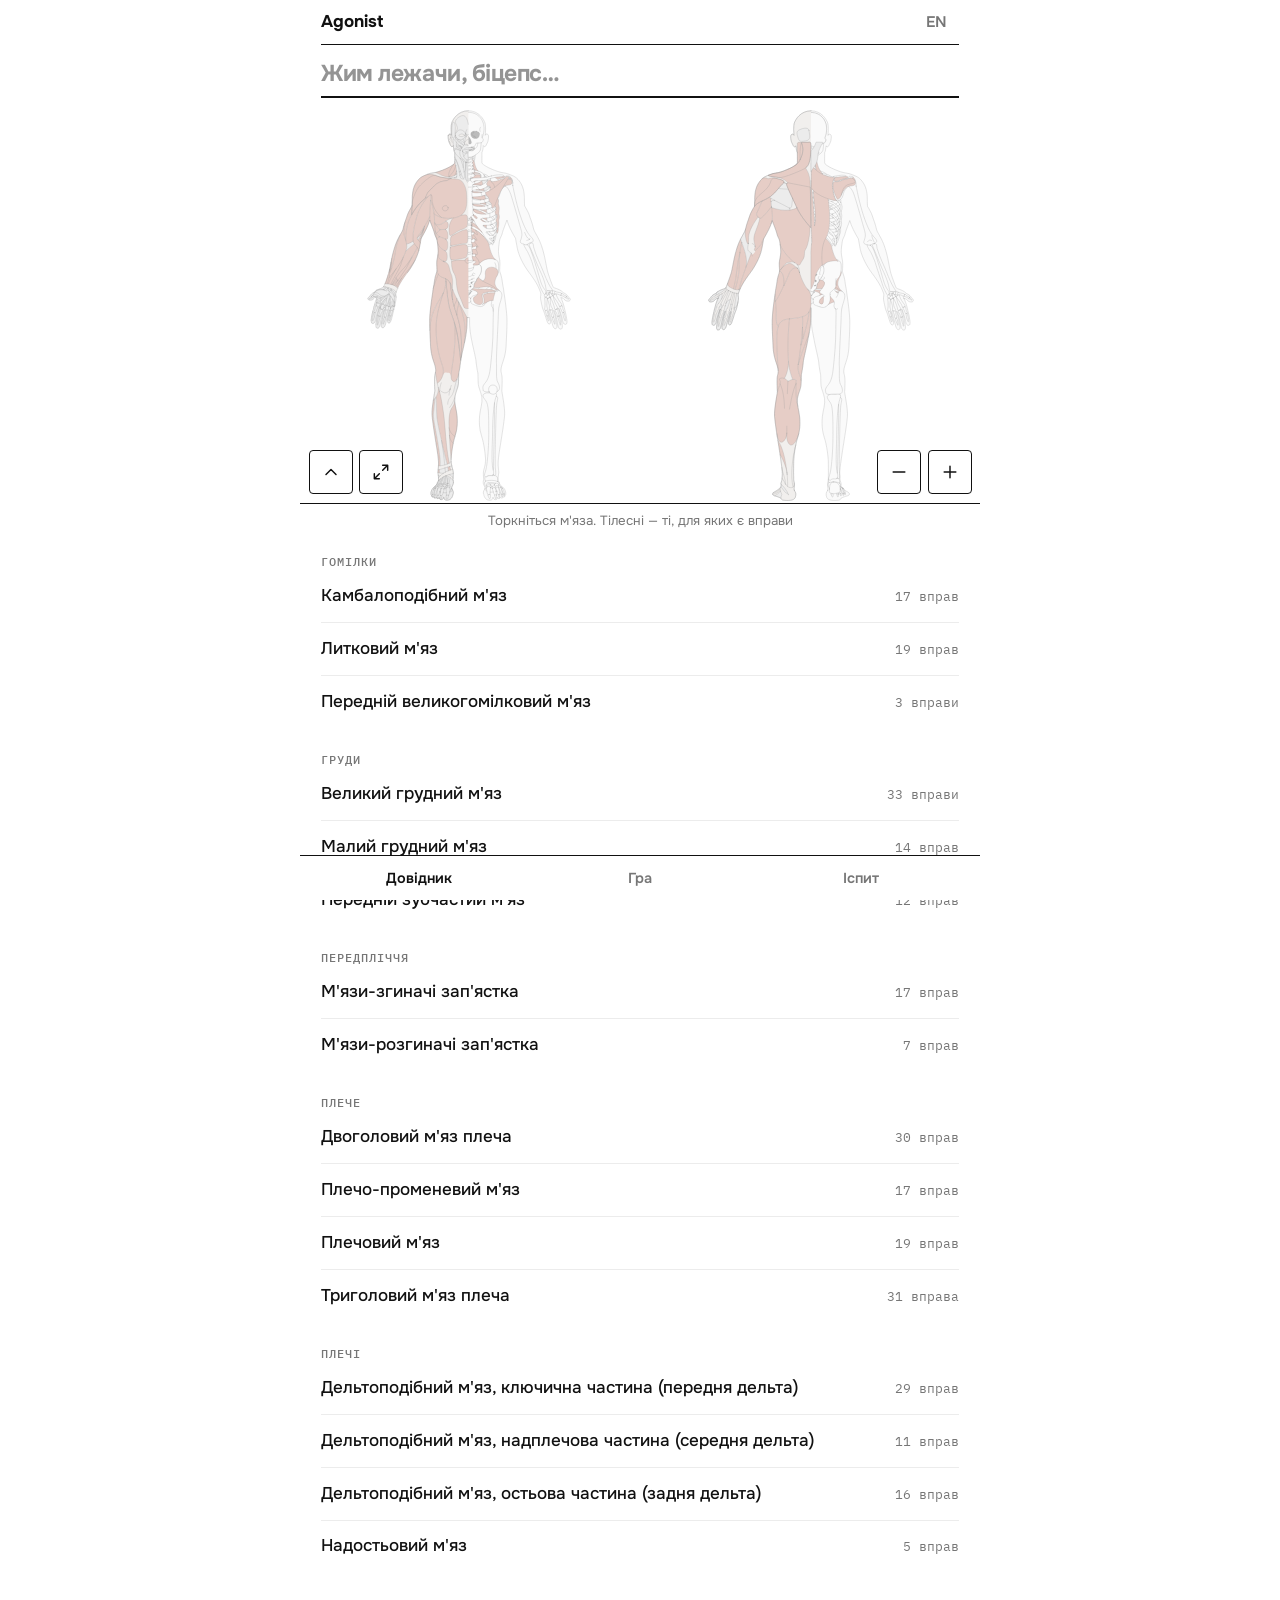
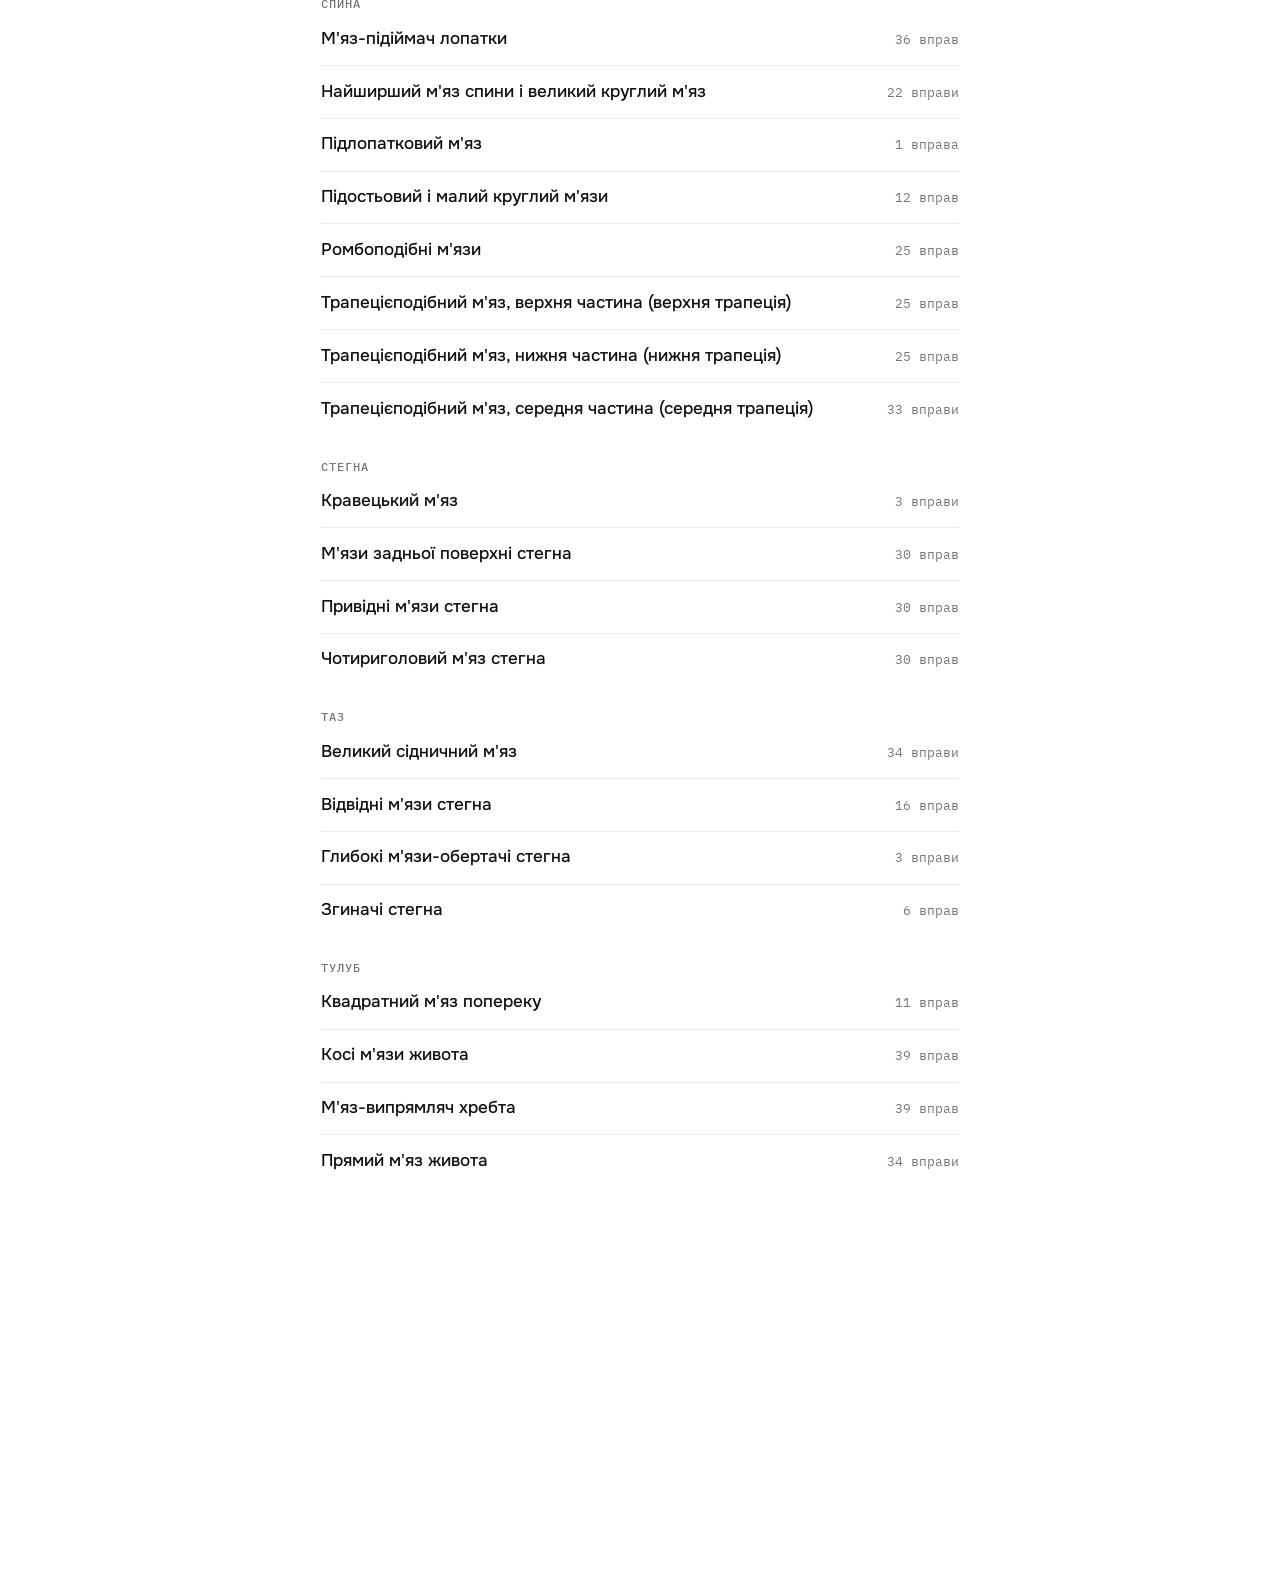
==== commit 6d2690c0: "Move Back into a sticky top bar (ADR-0009) Back moves from a floating bottom-left button into a stic" ====
--- a/index.html
+++ b/index.html
@@ -59,10 +59,9 @@
   <body>
     <div id="app">
       <header id="bar">
-        <button id="brand" type="button" data-act="home">Agonist</button>
+        <button id="navstart" type="button"></button>
         <span class="bar-end">
           <span id="tally" class="tally" hidden></span>
-          <button id="play" type="button" data-act="play"></button>
           <button id="lang" type="button" data-act="lang"></button>
         </span>
       </header>
@@ -114,8 +113,6 @@
         <div id="list"></div>
       </main>
 
-      <div id="bottom"></div>
-
       <!-- The three sections, reachable from any screen; ui.mjs sets each
            address once from route.mjs and the label in the current language. -->
       <nav id="tabs">
--- a/app/app.css
+++ b/app/app.css
@@ -29,6 +29,10 @@
   --tap: 44px;
   /* The bottom tab bar's own height, safe area excluded (added where it's used). */
   --tabsh: 3.9rem;
+  /* The sticky top bar's own rendered height, safe area excluded — what the
+     pinned map and the Digest's Topic headers below it need to clear. Its
+     content is --tap tall, plus the 1px border-bottom #bar is drawn with. */
+  --barh: calc(var(--tap) + 1px);
   /* The page's side gutters: 1.25rem, plus the notch or rounded corner when
      the phone lies on its side (both insets are 0 upright). */
   --gl: calc(1.25rem + env(safe-area-inset-left));
@@ -100,11 +104,16 @@
 /* ── Header ────────────────────────────────────────────────────────────── */
 
 #bar {
-  display: flex;
-  justify-content: space-between;
+  position: sticky;
+  top: 0;
+  z-index: 10;
+  display: flex;
   align-items: center;
+  gap: 0.5rem;
   min-height: var(--tap);
   padding-top: env(safe-area-inset-top);
+  background: var(--bg);
+  border-bottom: 1px solid var(--ink);
   /* Screens slide past it; the header itself holds still (see Motion below). */
   view-transition-name: head;
 }
@@ -116,10 +125,22 @@
   background: none;
 }
 
-#brand { padding-right: 1rem; font-weight: 800; }
-#play { padding: 0 0.6rem; font-weight: 700; }
+#navstart {
+  display: flex;
+  align-items: center;
+  gap: 0.3rem;
+  min-width: 0;
+  flex: 1 1 auto;
+  overflow: hidden;
+  font-weight: 700;
+  text-align: left;
+}
+
+/* The previous screen's name, or the Trainer's a long one: truncated, not wrapped. */
+#navstart .navlabel { overflow: hidden; text-overflow: ellipsis; white-space: nowrap; }
+
 #lang { min-width: var(--tap); color: var(--dim); font-size: 0.9rem; font-weight: 600; }
-.bar-end { display: flex; align-items: center; gap: 0.3rem; }
+.bar-end { flex: none; margin-left: auto; display: flex; align-items: center; gap: 0.3rem; }
 
 /* The Round's «N/10 · знав K», where «Знав / Не знав» sits between Cards. */
 .tally { padding: 0 0.4rem; font: 600 0.85rem var(--mono); color: var(--dim); white-space: nowrap; }
@@ -240,6 +261,10 @@
   color: inherit;
   text-decoration: none;
 }
+
+/* A row that is a button (the Cards Format's Topic picker) rather than a link
+   to another page: no browser button chrome, full width, text kept left. */
+button.row { width: 100%; border: 0; background: none; text-align: left; }
 
 .row-name { flex: 1 1 10rem; min-width: 0; }
 .row b { font-size: 1rem; font-weight: 500; line-height: 1.3; hyphens: auto; overflow-wrap: anywhere; }
@@ -298,19 +323,40 @@
 .exam-exercise { margin: 0.5rem 0 0; font-size: 0.85rem; }
 .exam-exercise a { color: inherit; }
 
+/* The Topic nav sits above the first section — a plain row list, no heading,
+   kept out of the way of the first Question. */
+.exam-nav { margin-bottom: 0.4rem; }
+
+/* Each Topic's own heading sticks to the top while its Questions scroll by —
+   the same slot #dock/#mapbar use, which the Digest already leaves empty. */
+#page[data-screen='exam'] .h {
+  position: sticky;
+  top: calc(var(--barh) + env(safe-area-inset-top));
+  z-index: 5;
+  background: var(--bg);
+}
+
+/* ── The Exam: Test, four options (ADR-0008, ticket 07) ───────────────── */
+
+.row[data-state='correct'] { font-weight: 700; }
+.row[data-state='correct'] .aside { color: var(--ink); }
+.row[data-state='wrong'] { color: var(--red); }
+.row[data-state='wrong'] .aside { color: var(--red); }
+
 /* Pressed state on a finger; hover only where there is a pointer to hover with,
-   or it would stick after a tap. */
-.row:active { background: var(--rule); }
-@media (hover: hover) { .row:hover { background: var(--rule); } }
+   or it would stick after a tap. Not on a revealed Test option (`[data-state]`):
+   it looks like a row but is no longer tappable. */
+.row:not([data-state]):active { background: var(--rule); }
+@media (hover: hover) { .row:not([data-state]):hover { background: var(--rule); } }
 
 /* ── The page and its pinned map ───────────────────────────────────────── */
 
-#page { padding-bottom: calc(6rem + var(--tabsh) + env(safe-area-inset-bottom)); }
+#page { padding-bottom: calc(var(--tabsh) + env(safe-area-inset-bottom)); }
 
 #dock {
   position: sticky;
   z-index: 5;
-  top: env(safe-area-inset-top);
+  top: calc(var(--barh) + env(safe-area-inset-top));
   height: 38svh;
   margin: 0.6rem calc(-1 * var(--gr)) 0 calc(-1 * var(--gl));
   border-bottom: 1px solid var(--ink);
@@ -322,15 +368,20 @@
 
 #page[data-screen='home'] #dock { height: 44svh; }
 #page[data-screen='home'] { padding-bottom: calc(2rem + var(--tabsh) + env(safe-area-inset-bottom)); }
-/* The tab bar is gone in the Game (it hides for the whole Round, summary
-   included — CONTEXT.md counts the score at the end as part of the Round), so
-   its own padding-bottom does not need the tab bar's height added back in. */
-#page[data-screen='game'] { padding-bottom: calc(6rem + env(safe-area-inset-bottom)); }
+/* The tab bar is gone in the Game and in Cards (both hide it for the whole
+   Round, summary included — CONTEXT.md counts the score at the end as part
+   of the Round), and neither has any other fixed chrome at its foot either:
+   a little room under the last row is all they need. */
+#page[data-screen='game'], #page[data-screen='examCards'], #page[data-screen='examTest'] { padding-bottom: calc(1.5rem + env(safe-area-inset-bottom)); }
 /* The Round's summary has nothing to paint: the map goes with the Card. */
 #page[data-game='done'] #dock, #page[data-game='done'] #mapbar { display: none; }
 /* The Digest has no use for the body map: it is text to read, not a picture to tap. */
 #page[data-screen='exam'] #dock, #page[data-screen='exam'] #mapbar { display: none; }
 #page[data-screen='exam'] #top { margin-bottom: 0.6rem; }
+/* The Cards Format (ADR-0008) has no body map either — the picker, a Card and
+   its summary are all just text. Neither does the Test Format (ticket 07). */
+#page[data-screen='examCards'] #dock, #page[data-screen='examCards'] #mapbar,
+#page[data-screen='examTest'] #dock, #page[data-screen='examTest'] #mapbar { display: none; }
 
 #map {
   position: relative;
@@ -344,7 +395,7 @@
 #mapbar {
   position: sticky;
   z-index: 5;
-  top: env(safe-area-inset-top);
+  top: calc(var(--barh) + env(safe-area-inset-top));
   display: flex;
   align-items: center;
   gap: 0.4rem;
@@ -442,8 +493,6 @@
   gap: 0.4rem;
 }
 
-.zoom .ic { width: var(--tap); height: var(--tap); }
-
 /* On the page: hide and expand, bottom left, opposite the zoom. */
 .tools {
   position: absolute;
@@ -454,14 +503,11 @@
   gap: 0.4rem;
 }
 
-.tools .ic { width: var(--tap); height: var(--tap); }
-
 /* ── The map on the whole screen ───────────────────────────────────────── */
 
 /* One side, on the full height. Only the map is on top: the page stays where
    it was, under it, and cannot be scrolled from here. */
 .full-map { overflow: hidden; }
-.full-map #bottom { display: none; }
 .full-map #map {
   position: fixed;
   inset: 0;
@@ -534,27 +580,13 @@
   font-weight: 700;
 }
 
-/* ── Back, where the thumb is ──────────────────────────────────────────── */
-
-#bottom {
-  position: fixed;
-  z-index: 6;
-  left: max(1rem, env(safe-area-inset-left));
-  /* Above the tab bar, except in the Game, where the tab bar is gone and Back/✕
-     goes back down where the thumb is. */
-  bottom: calc(var(--tabsh) + 0.75rem + env(safe-area-inset-bottom));
-  display: flex;
-  gap: 0.5rem;
-}
-
-/* #bottom is a sibling of #page, not its descendant — `~` reaches across. */
-#page[data-screen='game'] ~ #bottom { bottom: calc(1rem + env(safe-area-inset-bottom)); }
+/* ── Icon buttons on the map: hide/expand it, its zoom ─────────────────── */
 
 .ic {
   display: grid;
   place-items: center;
-  width: 3rem;
-  height: 3rem;
+  width: var(--tap);
+  height: var(--tap);
   padding: 0;
   border: 1px solid var(--ink);
   border-radius: 4px;
@@ -596,7 +628,7 @@
 /* Nothing to switch to mid-Round, and nothing left to switch to under the
    full-screen map — hidden rather than fought over for the thumb's reach.
    #tabs is a sibling of #page, not its descendant — `~` reaches across. */
-#page[data-screen='game'] ~ #tabs, .full-map #tabs { display: none; }
+#page[data-screen='game'] ~ #tabs, #page[data-screen='examCards'] ~ #tabs, #page[data-screen='examTest'] ~ #tabs, .full-map #tabs { display: none; }
 
 /* ── The Game: a Round of Cards (ADR-0007) ────────────────────────────── */
 
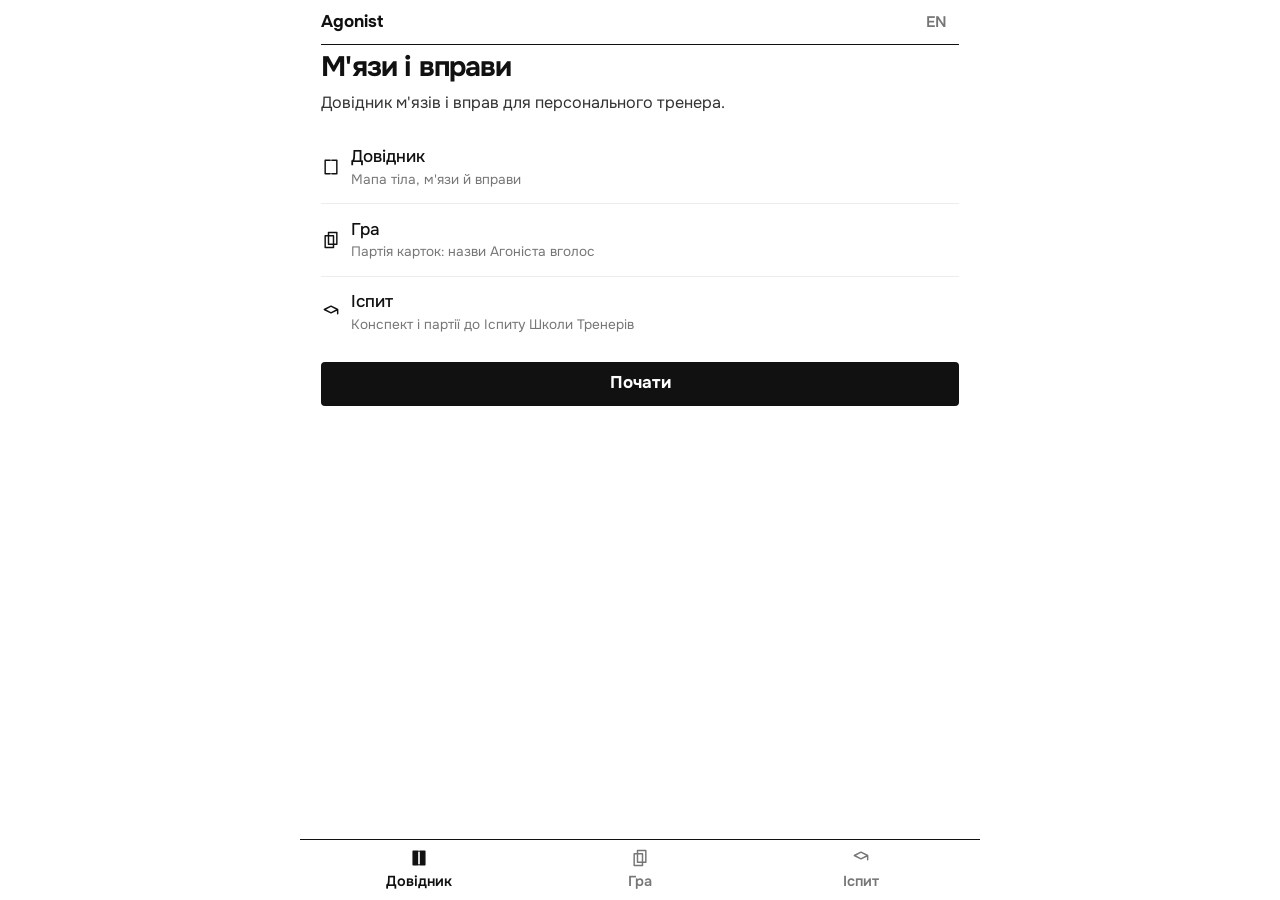
==== commit 52be93cf: "Label the map's Hide and Whole-body buttons with words (ticket 08) Co-Authored-By: Claude Sonnet 5 <" ====
--- a/index.html
+++ b/index.html
@@ -89,7 +89,7 @@
             <button class="all" type="button" data-act="all" hidden></button>
             <!-- On the page (.pg): hide, expand. Expanded (.fl): the side, and the way out. -->
             <div class="tools">
-              <button class="ic pg" type="button" data-act="hide-map"></button>
+              <button class="ic lbl pg" type="button" data-act="hide-map"></button>
               <button class="ic pg" type="button" data-act="full-map"></button>
               <div class="seg fl" role="group">
                 <button type="button" data-act="side" data-side="front"></button>
@@ -99,7 +99,7 @@
             </div>
             <!-- «Whole body» shows only once the map is zoomed. -->
             <div class="zoom">
-              <button class="ic" type="button" data-act="fit" hidden></button>
+              <button class="ic lbl" type="button" data-act="fit" hidden></button>
               <button class="ic" type="button" data-act="zoom-out"></button>
               <button class="ic" type="button" data-act="zoom-in"></button>
             </div>
--- a/app/app.css
+++ b/app/app.css
@@ -33,6 +33,9 @@
      pinned map and the Digest's Topic headers below it need to clear. Its
      content is --tap tall, plus the 1px border-bottom #bar is drawn with. */
   --barh: calc(var(--tap) + 1px);
+  /* Cards/Test (ticket 11): their action bar's own height, docked at the foot
+     in the thumb zone in place of the map neither has — safe area excluded. */
+  --examgoh: calc(var(--tap) + 1.2rem + 1px);
   /* The page's side gutters: 1.25rem, plus the notch or rounded corner when
      the phone lies on its side (both insets are 0 upright). */
   --gl: calc(1.25rem + env(safe-area-inset-left));
@@ -142,8 +145,8 @@
 #lang { min-width: var(--tap); color: var(--dim); font-size: 0.9rem; font-weight: 600; }
 .bar-end { flex: none; margin-left: auto; display: flex; align-items: center; gap: 0.3rem; }
 
-/* The Round's «N/10 · знав K», where «Знав / Не знав» sits between Cards. */
-.tally { padding: 0 0.4rem; font: 600 0.85rem var(--mono); color: var(--dim); white-space: nowrap; }
+/* The Round's «N з 10 · знав K», spelled out in the app's own font, not --mono. */
+.tally { padding: 0 0.4rem; font-size: 0.85rem; color: var(--dim); white-space: nowrap; }
 
 /* ── Words ─────────────────────────────────────────────────────────────── */
 
@@ -177,38 +180,59 @@
   font-size: 0.85rem;
 }
 
-.legend li { display: inline-flex; align-items: center; gap: 0.4rem; }
+.legend li { display: inline-flex; align-items: center; }
+.legend i { margin-right: 0.4rem; }
+
+/* A Role's sentence, or the Card's «Хто такий Агоніст?» (ticket 05): a native
+   `<details>`, so the tap target, keyboard access, disclosure triangle and
+   VoiceOver announcement all come from the browser — no JS or ARIA of our own. */
+summary { cursor: pointer; }
+details > p { margin: 0.3rem 0 0.2rem; font-size: 0.85rem; color: var(--dim); }
+.who { margin: 0.6rem 0 0; font-size: 0.95rem; }
 
 /* ── Search ────────────────────────────────────────────────────────────── */
 
+/* iPhone's own search: a rounded, tinted field with a magnifier and ✕ inside,
+   and «Скасувати» beside it while the field has the keyboard or a query. */
 .find {
   display: flex;
   align-items: center;
   margin-top: 0.4rem;
-  border-bottom: 2px solid var(--ink);
-}
+}
+
+.field {
+  flex: 1;
+  min-width: 0;
+  display: flex;
+  align-items: center;
+  min-height: var(--tap);
+  padding-left: 0.75rem;
+  border-radius: 0.75rem;
+  background: var(--rule);
+  color: var(--dim);
+}
+
+.field:focus-within { outline: 2px solid var(--red); }
 
 #q {
   flex: 1;
   min-width: 0;
   min-height: var(--tap);
-  padding: 0;
+  padding: 0 0 0 0.5rem;
   border: 0;
   border-radius: 0;
   outline: 0;
   background: none;
-  font-size: 1.35rem; /* 16px or more, or iOS zooms the page on focus */
-  font-weight: 700;
-  letter-spacing: -0.02em;
+  color: var(--ink);
+  font-size: max(1rem, 16px); /* 16px or more, or iOS zooms the page on focus */
   -webkit-appearance: none;
   appearance: none;
 }
 
-#q::placeholder { color: #949494; } /* 3:1 on white: enough for text this large */
+#q::placeholder { color: #6b6b6b; } /* 4.5:1 on the field's grey */
 /* Our own clear button, a full finger wide; the native one is smaller. */
 #q::-webkit-search-cancel-button { display: none; }
 #q:focus-visible { outline: 0; }
-.find:focus-within { border-bottom-color: var(--red); }
 
 .clear {
   flex: none;
@@ -216,10 +240,21 @@
   place-items: center;
   width: var(--tap);
   height: var(--tap);
-  margin-right: -0.7rem;
   padding: 0;
   border: 0;
   background: none;
+  color: var(--dim);
+}
+
+.cancel {
+  flex: none;
+  min-width: var(--tap);
+  min-height: var(--tap);
+  padding: 0 0 0 0.75rem;
+  border: 0;
+  background: none;
+  font-size: max(1rem, 16px);
+  color: var(--red);
 }
 
 /* ── Icons: one set, one stroke weight ─────────────────────────────────── */
@@ -373,6 +408,12 @@
    of the Round), and neither has any other fixed chrome at its foot either:
    a little room under the last row is all they need. */
 #page[data-screen='game'], #page[data-screen='examCards'], #page[data-screen='examTest'] { padding-bottom: calc(1.5rem + env(safe-area-inset-bottom)); }
+/* Cards/Test dock their action buttons at the bottom while a Round is in
+   play (data-exam="card"; see #top > .main / .card-go below) — the page
+   needs extra room at its foot to clear that bar. */
+#page[data-screen='examCards'][data-exam='card'], #page[data-screen='examTest'][data-exam='card'] {
+  padding-bottom: calc(var(--examgoh) + 1rem + env(safe-area-inset-bottom));
+}
 /* The Round's summary has nothing to paint: the map goes with the Card. */
 #page[data-game='done'] #dock, #page[data-game='done'] #mapbar { display: none; }
 /* The Digest has no use for the body map: it is text to read, not a picture to tap. */
@@ -383,6 +424,10 @@
 #page[data-screen='examCards'] #dock, #page[data-screen='examCards'] #mapbar,
 #page[data-screen='examTest'] #dock, #page[data-screen='examTest'] #mapbar { display: none; }
 
+/* The welcome (ticket 04) is home's own state, not its own screen — the map
+   is hidden by a flag of its own rather than a #page[data-screen] value. */
+#page[data-welcome] #dock, #page[data-welcome] #mapbar { display: none; }
+
 #map {
   position: relative;
   height: 100%;
@@ -594,6 +639,31 @@
   color: var(--ink);
 }
 
+/* A button that says what it does in words: as tall as the icons, as wide as its word. */
+.ic.lbl {
+  grid-auto-flow: column;
+  gap: 0.3rem;
+  width: auto;
+  padding: 0 0.6rem;
+  font-size: 0.85rem;
+  font-weight: 600;
+  white-space: nowrap;
+}
+
+/* On the page, «Whole body» rides above the zoom pair: beside it, it would run
+   into «Hide the map» on a narrow phone. Expanded, the left side is free. */
+html:not(.full-map) .zoom .lbl {
+  position: absolute;
+  right: 0;
+  bottom: calc(100% + 0.4rem);
+}
+
+/* ── The welcome: first launch's own state of home (ticket 04) ─────────── */
+
+.welcome-doors { margin-top: 1rem; }
+.door { align-items: center; gap: 0.6rem; }
+.door .i { flex: none; }
+
 /* ── The bottom tab bar: Довідник, Гра, Іспит (ADR-0008) ──────────────── */
 
 #tabs {
@@ -612,8 +682,10 @@
 .tab {
   flex: 1;
   display: flex;
+  flex-direction: column;
   align-items: center;
   justify-content: center;
+  gap: 0.15rem;
   min-height: var(--tap);
   padding: 0.5rem 0;
   color: var(--dim);
@@ -624,6 +696,7 @@
 }
 
 .tab[aria-current='page'] { color: var(--ink); }
+.tab[aria-current='page'] .i { fill: currentColor; }
 
 /* Nothing to switch to mid-Round, and nothing left to switch to under the
    full-screen map — hidden rather than fought over for the thumb's reach.
@@ -640,6 +713,7 @@
   padding: 0 1.2rem;
   border-radius: 4px;
   font-weight: 700;
+  text-decoration: none;
 }
 
 .main { border: 0; background: var(--ink); color: var(--bg); }
@@ -651,6 +725,24 @@
 /* The two grades, or the summary's «На мапу» / «Ще партія» — side by side. */
 .card-go { display: flex; gap: 0.6rem; margin-top: 0.8rem; }
 .card-go > * { flex: 1; }
+
+/* Ticket 11: Cards/Test have no map, so their action buttons («Показати
+   відповідь», «Знав»/«Не знав», «Далі») dock at the foot in the thumb zone
+   instead of sitting right under the question — same fixed-bar recipe #tabs
+   uses. The Game keeps them in normal flow: its map fills the middle. */
+#page[data-screen='examCards'][data-exam='card'] #top > .main,
+#page[data-screen='examCards'][data-exam='card'] #top > .card-go,
+#page[data-screen='examTest'][data-exam='card'] #top > .card-go {
+  position: fixed;
+  z-index: 6;
+  inset-inline: 0;
+  bottom: 0;
+  max-width: 40rem;
+  margin: 0 auto;
+  padding: 0.6rem var(--gr) calc(0.6rem + env(safe-area-inset-bottom)) var(--gl);
+  border-top: 1px solid var(--ink);
+  background: var(--bg);
+}
 
 .score { margin: 0.6rem 0 0; font-size: 2.2rem; font-weight: 800; letter-spacing: -0.02em; }
 .score b { font-variant-numeric: tabular-nums; }
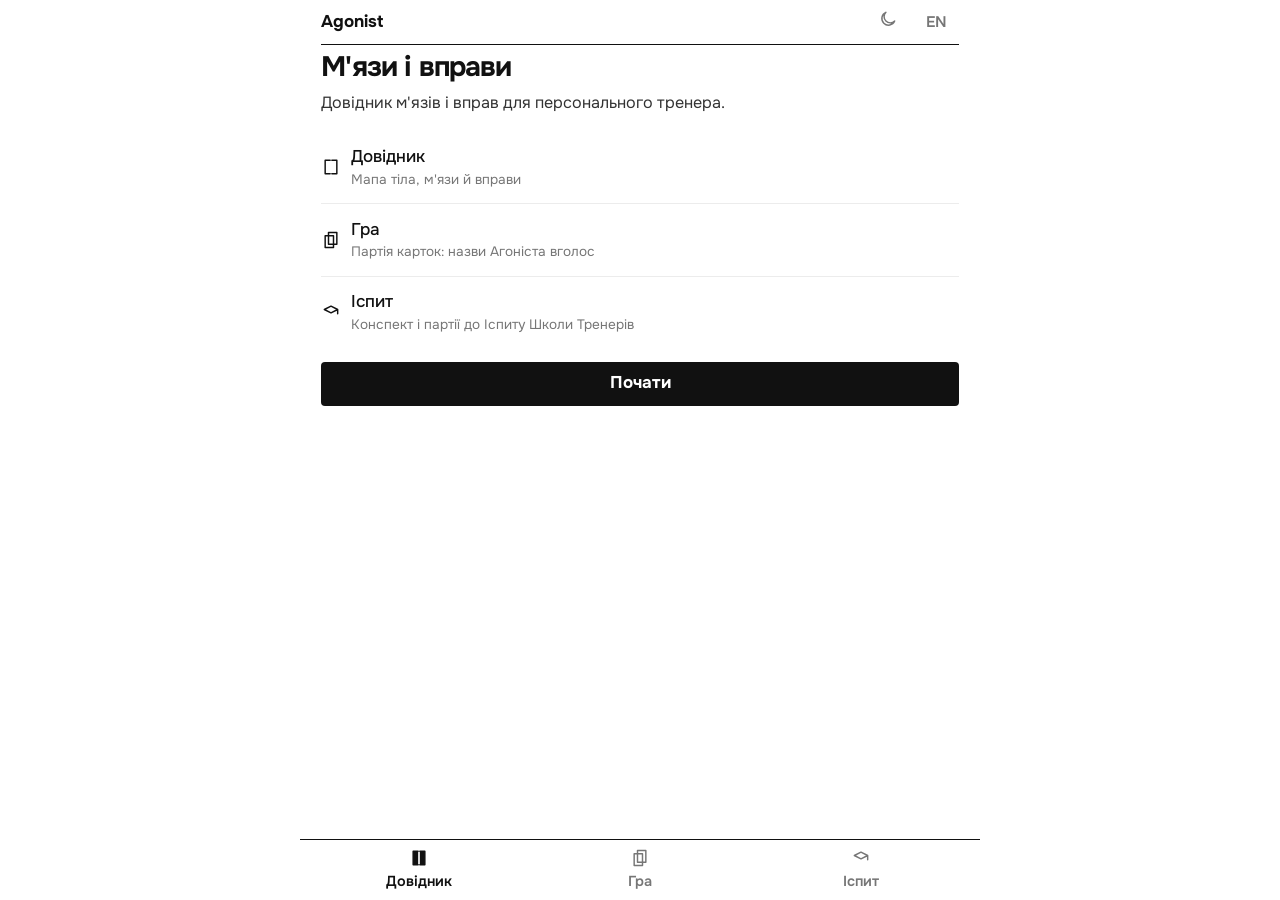
==== commit 85a32f2c: "Theme switch (light by default), back-to-top button, numbered Digest questions - app/theme.mjs: ligh" ====
--- a/index.html
+++ b/index.html
@@ -4,14 +4,36 @@
     <meta charset="utf-8" />
     <meta name="viewport" content="width=device-width, initial-scale=1, viewport-fit=cover" />
     <meta name="color-scheme" content="light" />
-    <!-- The browser bar takes the app's own background (--bg in app.css), so
-         the bar and the page read as one surface. -->
+    <!-- The theme is on the page before it is painted: light, unless the
+         Trainer pinned dark (app/theme.mjs, key «theme»). Kept to a few lines
+         on purpose — a module would load too late and flash. -->
+    <script>
+      var dark = false;
+      try {
+        dark = localStorage.getItem('theme') === 'dark';
+      } catch (e) {}
+      document.documentElement.dataset.theme = dark ? 'dark' : 'light';
+    </script>
+    <!-- The browser bar takes the app's own background (--bg in app.css, one
+         value per theme), so the bar and the page read as one surface;
+         app/theme.mjs sets it for a pinned theme. -->
     <meta name="theme-color" content="#ffffff" />
     <!-- SVG for tabs (sharp at 16-32 px); a 180 px PNG for the iOS/Android home
          screen, which do not take SVG. Relative paths: the app lives under a
          subpath on Pages. -->
     <link rel="icon" href="assets/icon/icon.svg" type="image/svg+xml" />
     <link rel="apple-touch-icon" href="assets/icon/apple-touch-icon.png" />
+    <!-- Add to Home Screen (ticket 14): the manifest for Android and desktop
+         Chrome, the meta tags for iOS, which reads only these. No service
+         worker on purpose — the app is not offline (ticket 08 stays cancelled).
+         «default» keeps the status bar its own opaque strip above the page, so
+         nothing slides under the clock or the notch; #bar still pads by the
+         safe area for the day iOS says otherwise. -->
+    <link rel="manifest" href="manifest.webmanifest" />
+    <meta name="mobile-web-app-capable" content="yes" />
+    <meta name="apple-mobile-web-app-capable" content="yes" />
+    <meta name="apple-mobile-web-app-status-bar-style" content="default" />
+    <meta name="apple-mobile-web-app-title" content="Agonist" />
     <!-- The product name, not a translated string: it is the same in both
          languages, and it is what a bookmark and a home-screen icon carry.
          The heading inside the app stays descriptive. -->
@@ -26,9 +48,11 @@
     <link rel="modulepreload" href="app/quiz.mjs" />
     <link rel="modulepreload" href="app/i18n.mjs" />
     <link rel="modulepreload" href="app/icons.mjs" />
+    <link rel="modulepreload" href="app/install.mjs" />
     <link rel="modulepreload" href="app/route.mjs" />
     <link rel="modulepreload" href="app/screens.mjs" />
     <link rel="modulepreload" href="app/spy.mjs" />
+    <link rel="modulepreload" href="app/theme.mjs" />
     <link rel="modulepreload" href="app/zoom.mjs" />
     <link rel="preload" as="fetch" crossorigin href="content/muscles.json" />
     <link rel="preload" as="fetch" crossorigin href="content/muscle-groups.json" />
@@ -62,9 +86,17 @@
         <button id="navstart" type="button"></button>
         <span class="bar-end">
           <span id="tally" class="tally" hidden></span>
+          <button id="theme" type="button" data-act="theme"></button>
           <button id="lang" type="button" data-act="lang"></button>
         </span>
       </header>
+
+      <!-- One-time «add to home screen» hint (ticket 14); ui.mjs decides whether
+           it is up, and says it in the current language. -->
+      <aside id="install" class="install" hidden>
+        <p></p>
+        <button type="button" data-act="close-install"></button>
+      </aside>
 
       <!-- Heard, not seen: search counts and, in the Game, a revealed Card's
            Agonist. Outside #top, which a redraw replaces whole. -->
@@ -115,6 +147,9 @@
 
       <!-- The three sections, reachable from any screen; ui.mjs sets each
            address once from route.mjs and the label in the current language. -->
+      <!-- Up to the top after a long scroll (ui.mjs shows it, app.css places it above the tabs). -->
+      <button id="totop" type="button" data-act="top" hidden></button>
+
       <nav id="tabs">
         <a class="tab" data-tab="reference"></a>
         <a class="tab" data-tab="game"></a>
--- a/app/app.css
+++ b/app/app.css
@@ -1,4 +1,5 @@
-/* A laconic reference book: white, black, one red. No shadows, no gradients,
+/* A laconic reference book: white, black, one red (at night: <html data-theme>
+   swaps every token below — the app opens light and the Trainer's switch pins dark). No shadows, no gradients,
    nothing that moves for its own sake. The map is pinned under the top of the
    page while the list scrolls beneath it; the way back is at the bottom, where
    the thumb is. */
@@ -9,6 +10,9 @@
   --rule: #ececec;
   --bg: #fff;
   --red: #e10600;
+  --body: #333; /* running text: a step softer than --ink */
+  --hint: #6b6b6b; /* placeholder: 4.5:1 on the search field's grey */
+  --edge: rgb(0 0 0 / 0.18); /* the hairline round a Role's swatch */
 
   /* The map: what can be tapped is tinted, what has nothing to show is grey. */
   --c-muscle: #e6cdc6;
@@ -46,6 +50,35 @@
   --ease-glide: cubic-bezier(0.2, 0.8, 0.2, 1);
 }
 
+/* Night: every colour again, nothing else changes. Text keeps 4.5:1 (app/theme.test.mjs
+   checks it); the figure stays a body — muscles lighter than skin, an outline that
+   reads — and the five Roles stay apart. */
+html[data-theme='dark'] { color-scheme: dark; }
+
+:root[data-theme='dark'] {
+  --ink: #f2f2f2;
+  --dim: #a0a0a0;
+  --rule: #2c2c2c;
+  --bg: #121212;
+  --red: #ff5a4f;
+  --body: #d0d0d0;
+  --hint: #a0a0a0;
+  --edge: rgb(255 255 255 / 0.3);
+
+  --c-muscle: #8a4f45;
+  --c-rest: #2c2c2c;
+  --c-tendon: #3d3a36;
+  --c-skin: #1c1c1c;
+  --c-detail: #666;
+  --c-outline: #8a8a8a;
+
+  --r-agonist: #ff5a4f;
+  --r-synergist: #6f96ff;
+  --r-dynamic_stabilizer: #b8860b;
+  --r-stabilizer: #f2c200;
+  --r-antagonist_stabilizer: #f3de8a;
+}
+
 [data-role='agonist'] { --role: var(--r-agonist); }
 [data-role='synergist'] { --role: var(--r-synergist); }
 [data-role='dynamic_stabilizer'] { --role: var(--r-dynamic_stabilizer); }
@@ -57,6 +90,7 @@
 /* Only double-tap zoom goes: it fired on quick taps of buttons. A pinch on the
    page still zooms it, for anyone who needs larger text. */
 html {
+  color-scheme: light; /* the browser's own scrollbars and controls follow the theme */
   touch-action: manipulation;
   /* Text size follows the phone's setting: 17px on the default one. Everything
      else is in rem. Safari's Dynamic Type only reaches a font that names the
@@ -142,7 +176,7 @@
 /* The previous screen's name, or the Trainer's a long one: truncated, not wrapped. */
 #navstart .navlabel { overflow: hidden; text-overflow: ellipsis; white-space: nowrap; }
 
-#lang { min-width: var(--tap); color: var(--dim); font-size: 0.9rem; font-weight: 600; }
+#lang, #theme { min-width: var(--tap); color: var(--dim); font-size: 0.9rem; font-weight: 600; }
 .bar-end { flex: none; margin-left: auto; display: flex; align-items: center; gap: 0.3rem; }
 
 /* The Round's «N з 10 · знав K», spelled out in the app's own font, not --mono. */
@@ -166,7 +200,7 @@
 
 .sub { margin: 0.2rem 0 0; color: var(--dim); font-size: 0.95rem; }
 p.sub[translate='no'] { font-style: italic; }
-.lead { margin: 0.5rem 0 0; font-size: 0.95rem; line-height: 1.45; color: #333; }
+.lead { margin: 0.5rem 0 0; font-size: 0.95rem; line-height: 1.45; color: var(--body); }
 .caption { margin: 0.4rem 0 0; text-align: center; font-size: 0.78rem; color: var(--dim); }
 .none { padding: 1rem 0; color: var(--dim); }
 
@@ -229,7 +263,7 @@
   appearance: none;
 }
 
-#q::placeholder { color: #6b6b6b; } /* 4.5:1 on the field's grey */
+#q::placeholder { color: var(--hint); }
 /* Our own clear button, a full finger wide; the native one is smaller. */
 #q::-webkit-search-cancel-button { display: none; }
 #q:focus-visible { outline: 0; }
@@ -301,6 +335,12 @@
    to another page: no browser button chrome, full width, text kept left. */
 button.row { width: 100%; border: 0; background: none; text-align: left; }
 
+/* The chevron of a row that opens a page sits in the padding it reserves, out of
+   the flow, so it never moves the count or Role or wraps them. */
+.row { position: relative; }
+.row:has(> .chev) { padding-right: 1.3rem; }
+.chev { position: absolute; right: 0; top: 50%; margin-top: -0.5rem; width: 1rem; height: 1rem; color: var(--dim); }
+
 .row-name { flex: 1 1 10rem; min-width: 0; }
 .row b { font-size: 1rem; font-weight: 500; line-height: 1.3; hyphens: auto; overflow-wrap: anywhere; }
 .row .sub { display: block; margin: 0; font-size: 0.8rem; }
@@ -314,7 +354,7 @@
   width: 0.55rem;
   height: 0.55rem;
   background: var(--role);
-  box-shadow: inset 0 0 0 1px rgb(0 0 0 / 0.18);
+  box-shadow: inset 0 0 0 1px var(--edge);
 }
 
 .aside i { margin-right: 0.4rem; }
@@ -330,6 +370,8 @@
 .exam-q { padding: 0.9rem 0; border-top: 1px solid var(--rule); }
 .exam-q:first-child { padding-top: 0.2rem; border-top: 0; }
 .exam-question { margin: 0; font-weight: 600; }
+/* The Question's number in the set (the source's own, so «Питання 22» means one thing everywhere). */
+.exam-no { color: var(--dim); font-variant-numeric: tabular-nums; }
 .exam-answer { margin: 0.4rem 0 0; font-size: 1.05rem; }
 
 .exam-outside {
@@ -345,7 +387,7 @@
   letter-spacing: 0.03em;
 }
 
-.exam-explanation { margin: 0.4rem 0 0; font-size: 0.9rem; color: #333; }
+.exam-explanation { margin: 0.4rem 0 0; font-size: 0.9rem; color: var(--body); }
 
 .exam-caveat {
   margin: 0.5rem 0 0;
@@ -383,6 +425,14 @@
    it looks like a row but is no longer tappable. */
 .row:not([data-state]):active { background: var(--rule); }
 @media (hover: hover) { .row:not([data-state]):hover { background: var(--rule); } }
+
+/* Ticket 10: a Test option looks like what it is — a full-width bordered
+   button (still `.row`, so a revealed one keeps its correct/wrong marks). */
+.list li:has(> .option) { border-top: 0; margin-top: 0.5rem; }
+.row.option { padding: 0.6rem 0.9rem; border: 1px solid var(--ink); border-radius: 4px; align-items: center; }
+
+/* The half-sentence under an Exam mode button: what the Format asks of you. */
+.does { display: block; margin-top: 0.3rem; font-size: 0.8rem; color: var(--dim); text-align: center; }
 
 /* ── The page and its pinned map ───────────────────────────────────────── */
 
@@ -658,6 +708,21 @@
   bottom: calc(100% + 0.4rem);
 }
 
+/* ── The «add to home screen» hint: one strip above home (ticket 14) ───── */
+
+.install {
+  display: flex;
+  align-items: center;
+  gap: 0.5rem;
+  padding: 0 var(--gr) 0 var(--gl);
+  border-bottom: 1px solid var(--rule);
+  font-size: 0.85rem;
+  color: var(--body);
+}
+.install[hidden] { display: none; }
+.install p { margin: 0.5rem 0; flex: 1 1 auto; line-height: 1.35; }
+.install button { flex: none; min-width: var(--tap); min-height: var(--tap); padding: 0; border: 0; background: none; color: var(--dim); }
+
 /* ── The welcome: first launch's own state of home (ticket 04) ─────────── */
 
 .welcome-doors { margin-top: 1rem; }
@@ -697,6 +762,25 @@
 
 .tab[aria-current='page'] { color: var(--ink); }
 .tab[aria-current='page'] .i { fill: currentColor; }
+
+/* Back to the top, above the tab bar, shown after a long scroll. */
+#totop {
+  position: fixed;
+  z-index: 6;
+  right: max(1rem, env(safe-area-inset-right));
+  bottom: calc(var(--tabsh) + env(safe-area-inset-bottom) + 0.75rem);
+  display: grid;
+  place-items: center;
+  width: var(--tap);
+  height: var(--tap);
+  padding: 0;
+  border: 1px solid var(--ink);
+  border-radius: 50%;
+  background: var(--bg);
+  color: var(--ink);
+}
+#totop[hidden] { display: none; }
+#page[data-screen='game'] ~ #totop, #page[data-screen='examCards'] ~ #totop, #page[data-screen='examTest'] ~ #totop, .full-map #totop { display: none; }
 
 /* Nothing to switch to mid-Round, and nothing left to switch to under the
    full-screen map — hidden rather than fought over for the thumb's reach.
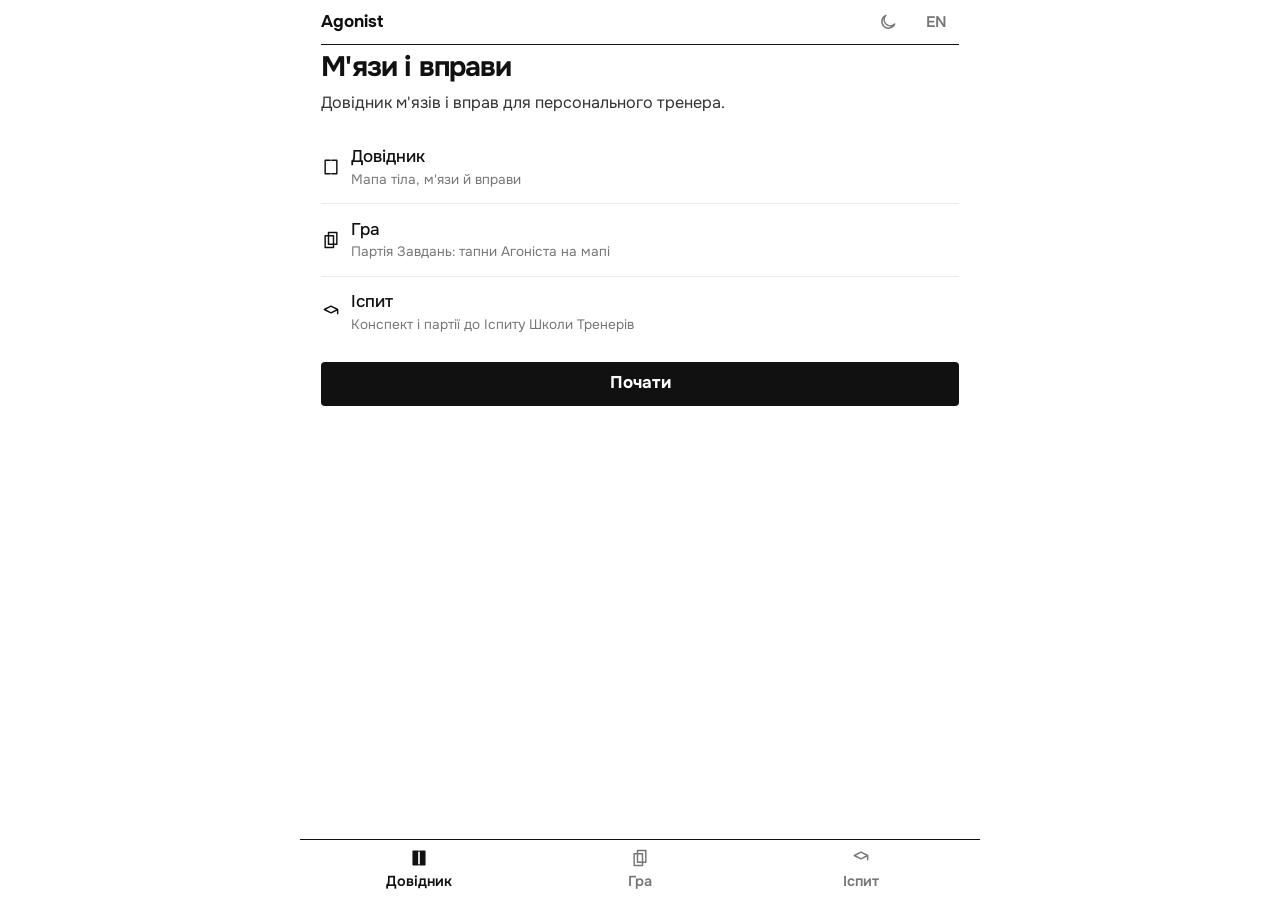
==== commit c28e658c: "Play the Game's Tasks by tap: Who is the Agonist replaces the Card The Game tab opens a Round of ten" ====
--- a/index.html
+++ b/index.html
@@ -98,8 +98,8 @@
         <button type="button" data-act="close-install"></button>
       </aside>
 
-      <!-- Heard, not seen: search counts and, in the Game, a revealed Card's
-           Agonist. Outside #top, which a redraw replaces whole. -->
+      <!-- Heard, not seen: search counts and, in the Game, an answered Task's
+           verdict and Agonist. Outside #top, which a redraw replaces whole. -->
       <p id="status" class="sr" role="status"></p>
 
       <main id="page" data-screen="home">
--- a/app/app.css
+++ b/app/app.css
@@ -31,6 +31,12 @@
 
   /* The finger minimum. ui.mjs reads it to size the tap zones on the map. */
   --tap: 44px;
+  /* The Game's tap zone (ADR-0010; ui.mjs reads it): a Muscle narrower or lower
+     than this is caught by a tap this close. The knob to turn if small Muscles
+     are hard to hit with one hand. */
+  --game-zone: 44px;
+  /* A wrong Muscle the Trainer tapped in the Game: no Role has this colour. */
+  --c-miss: var(--ink);
   /* The bottom tab bar's own height, safe area excluded (added where it's used). */
   --tabsh: 3.9rem;
   /* The sticky top bar's own rendered height, safe area excluded — what the
@@ -177,6 +183,8 @@
 #navstart .navlabel { overflow: hidden; text-overflow: ellipsis; white-space: nowrap; }
 
 #lang, #theme { min-width: var(--tap); color: var(--dim); font-size: 0.9rem; font-weight: 600; }
+/* An inline icon sits on the text baseline, a few px above the button's middle. */
+#theme { display: grid; place-items: center; }
 .bar-end { flex: none; margin-left: auto; display: flex; align-items: center; gap: 0.3rem; }
 
 /* The Round's «N з 10 · знав K», spelled out in the app's own font, not --mono. */
@@ -458,6 +466,8 @@
    of the Round), and neither has any other fixed chrome at its foot either:
    a little room under the last row is all they need. */
 #page[data-screen='game'], #page[data-screen='examCards'], #page[data-screen='examTest'] { padding-bottom: calc(1.5rem + env(safe-area-inset-bottom)); }
+/* A Task (waiting or answered) docks its button at the foot like Cards do. */
+#page[data-game='task'], #page[data-game='answered'] { padding-bottom: calc(var(--examgoh) + 1rem + env(safe-area-inset-bottom)); }
 /* Cards/Test dock their action buttons at the bottom while a Round is in
    play (data-exam="card"; see #top > .main / .card-go below) — the page
    needs extra room at its foot to clear that bar. */
@@ -473,6 +483,25 @@
    its summary are all just text. Neither does the Test Format (ticket 07). */
 #page[data-screen='examCards'] #dock, #page[data-screen='examCards'] #mapbar,
 #page[data-screen='examTest'] #dock, #page[data-screen='examTest'] #mapbar { display: none; }
+
+/* The Game (ADR-0010): one figure, whichever side the Trainer picked, and always
+   on show — the choice to hide the map is the reference's. */
+#page[data-screen='game'] #dock[hidden] { display: block !important; }
+#page[data-screen='game'] #mapbar { display: none !important; }
+#page[data-screen='game'] .layer { grid-template-columns: 1fr; }
+#page[data-screen='game'] #map[data-side='front'] [data-view='back'],
+#page[data-screen='game'] #map[data-side='back'] [data-view='front'] { display: none; }
+/* Its own controls: the side switch on top, the zoom below; no hiding, expanding or closing. */
+#page[data-screen='game'] .tools { top: 0.5rem; bottom: auto; }
+#page[data-screen='game'] .tools .pg, #page[data-screen='game'] .tools [data-act='close-map'] { display: none; }
+#page[data-screen='game'] .tools .seg.fl { display: flex; }
+/* A Task waiting for its tap: the map takes all the height between the wording
+   and the button at the foot. Answered, it is the usual pinned map, with the
+   explanation and the list scrolling under it. */
+#page[data-game='task'] { display: flex; flex-direction: column; height: calc(100svh - var(--barh) - env(safe-area-inset-top)); }
+#page[data-game='task'] #top { flex: none; }
+#page[data-game='task'] #dock { flex: 1 1 0; height: auto; min-height: 0; }
+#page[data-game='task'] #map { position: absolute; inset: 0; height: auto; }
 
 /* The welcome (ticket 04) is home's own state, not its own screen — the map
    is hidden by a flag of its own rather than a #page[data-screen] value. */
@@ -787,7 +816,7 @@
    #tabs is a sibling of #page, not its descendant — `~` reaches across. */
 #page[data-screen='game'] ~ #tabs, #page[data-screen='examCards'] ~ #tabs, #page[data-screen='examTest'] ~ #tabs, .full-map #tabs { display: none; }
 
-/* ── The Game: a Round of Cards (ADR-0007) ────────────────────────────── */
+/* ── The Game: a Round of Tasks (ADR-0010), and Cards' buttons ─────────── */
 
 .main, .ghost {
   display: flex;
@@ -813,10 +842,12 @@
 /* Ticket 11: Cards/Test have no map, so their action buttons («Показати
    відповідь», «Знав»/«Не знав», «Далі») dock at the foot in the thumb zone
    instead of sitting right under the question — same fixed-bar recipe #tabs
-   uses. The Game keeps them in normal flow: its map fills the middle. */
+   uses. The Game's Tasks dock theirs the same way (`.task-go`): its map fills the middle. */
 #page[data-screen='examCards'][data-exam='card'] #top > .main,
 #page[data-screen='examCards'][data-exam='card'] #top > .card-go,
-#page[data-screen='examTest'][data-exam='card'] #top > .card-go {
+#page[data-screen='examTest'][data-exam='card'] #top > .card-go,
+#page[data-game='task'] #top > .task-go,
+#page[data-game='answered'] #top > .task-go {
   position: fixed;
   z-index: 6;
   inset-inline: 0;
@@ -827,6 +858,11 @@
   border-top: 1px solid var(--ink);
   background: var(--bg);
 }
+
+/* The Game's wording: the action over the Exercise's name; the verdict, a mark and words. */
+.task-do { display: block; margin-bottom: 0.25rem; font: 500 0.7rem var(--mono); text-transform: uppercase; letter-spacing: 0.08em; color: var(--dim); }
+.verdict { margin: 0.5rem 0 0; font-weight: 700; }
+.verdict[data-verdict='wrong'] { color: var(--red); }
 
 .score { margin: 0.6rem 0 0; font-size: 2.2rem; font-weight: 800; letter-spacing: -0.02em; }
 .score b { font-variant-numeric: tabular-nums; }
